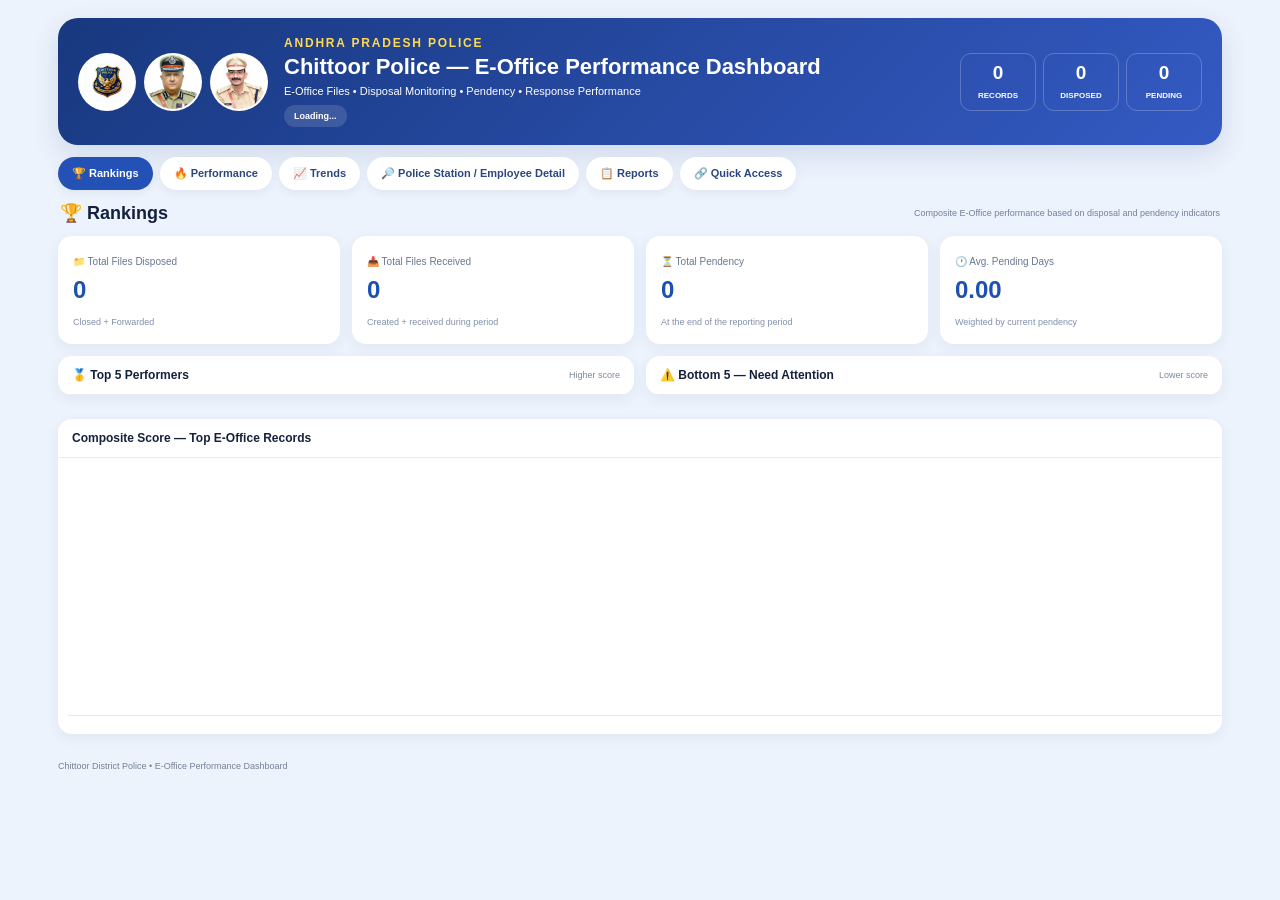
==== index.html @ 512a55fd "Add files via upload" ====
<!doctype html>
<html lang="en">
<head>
<meta charset="utf-8">
<meta name="viewport" content="width=device-width,initial-scale=1">
<title>Chittoor Police — E-Office Performance Dashboard</title>
<link rel="stylesheet" href="style.css">
</head>

<body>
<div class="page">

<header class="hero">
  <div class="brand">
    <div class="image-row">
      <div class="header-image logo-img"><img src="2222.png" alt="AP Police"></div>
      <div class="header-image officer"><img src="3333.png" alt="SP"></div>
      <div class="header-image officer"><img src="4444.png" alt="DGP"></div>
    </div>

    <div class="title-block">
      <div class="eyebrow">ANDHRA PRADESH POLICE</div>
      <h1>Chittoor Police — E-Office Performance Dashboard</h1>
      <p>E-Office Files • Disposal Monitoring • Pendency • Response Performance</p>
      <span class="period" id="period">Loading...</span>
    </div>
  </div>

  <div class="hero-stats">
    <div><strong id="unitCount">0</strong><span>RECORDS</span></div>
    <div><strong id="disposedHero">0</strong><span>DISPOSED</span></div>
    <div><strong id="pendencyHero">0</strong><span>PENDING</span></div>
  </div>
</header>

<nav class="tabs">
  <button class="tab active" data-target="rankings">🏆 Rankings</button>
  <button class="tab" data-target="performance">🔥 Performance</button>
  <button class="tab" data-target="trends">📈 Trends</button>
  <button class="tab" data-target="details">🔎 Police Station / Employee Detail</button>
  <button class="tab" data-target="reports">📋 Reports</button>
  <button class="tab" onclick="location.href='quicklinks.html'">🔗 Quick Access</button>
</nav>

<main>

<section id="rankings" class="section active">
  <div class="section-title">
    <h2>🏆 Rankings</h2>
    <span>Composite E-Office performance based on disposal and pendency indicators</span>
  </div>

  <div class="cards">
    <article><span>📁 Total Files Disposed</span><strong id="disposedTotal">0</strong><small>Closed + Forwarded</small></article>
    <article><span>📥 Total Files Received</span><strong id="receivedTotal">0</strong><small>Created + received during period</small></article>
    <article><span>⏳ Total Pendency</span><strong id="pendencyTotal">0</strong><small>At the end of the reporting period</small></article>
    <article><span>🕐 Avg. Pending Days</span><strong id="avgPending">0.00</strong><small>Weighted by current pendency</small></article>
  </div>

  <div class="two-col">
    <div class="panel">
      <div class="panel-head"><h3>🥇 Top 5 Performers</h3><span>Higher score</span></div>
      <div id="topList"></div>
    </div>
    <div class="panel">
      <div class="panel-head"><h3>⚠️ Bottom 5 — Need Attention</h3><span>Lower score</span></div>
      <div id="bottomList"></div>
    </div>
  </div>

  <div class="panel chart-panel">
    <div class="panel-head">
      <h3>Composite Score — Top E-Office Records</h3>
      <span id="chartNote"></span>
    </div>
    <div class="chart-scroll"><div id="barChart" class="bar-chart"></div></div>
  </div>

  <div id="groupedEoffice" class="grouped-eoffice"></div>
</section>

<section id="performance" class="section">
  <div class="section-title">
    <h2>🔥 Performance</h2>
    <span>Disposal and pendency indicators</span>
  </div>
  <div class="panel">
    <div class="toolbar"><input id="perfSearch" placeholder="Search employee / designation / station"></div>
    <div id="performanceGrid" class="performance-grid"></div>
  </div>
</section>

<section id="trends" class="section">
  <div class="section-title">
    <h2>📈 Trends & Summary</h2>
    <span>Reporting-period summary</span>
  </div>
  <div class="two-col">
    <div class="panel"><div class="panel-head"><h3>File Movement</h3></div><div id="movementBars" class="simple-bars"></div></div>
    <div class="panel"><div class="panel-head"><h3>Pendency Age</h3></div><div id="pendencyBars" class="simple-bars"></div></div>
  </div>
</section>

<section id="details" class="section">
  <div class="section-title">
    <h2>🔎 Police Station / Employee Detail</h2>
    <span>Search every E-Office record</span>
  </div>
  <div class="panel">
    <div class="toolbar"><input id="searchDetail" placeholder="🔎 Search employee, station or designation"></div>
    <div class="table-wrap">
      <table>
        <thead>
          <tr>
            <th>S.No</th><th>Employee</th><th>Station / Designation</th>
            <th>Opening</th><th>Created</th><th>Received</th><th>Closed</th>
            <th>Forwarded</th><th>Disposed</th><th>Parked</th><th>Merged</th>
            <th>Pendency</th><th>Avg Days</th><th>Score</th>
          </tr>
        </thead>
        <tbody id="detailTable"></tbody>
      </table>
    </div>
  </div>
</section>

<section id="reports" class="section">
  <div class="section-title">
    <h2>📋 Reports</h2>
    <span>District figures calculated from data.json</span>
  </div>
  <div class="cards" id="reportCards"></div>
</section>

</main>

<footer>
  <span>Chittoor District Police • E-Office Performance Dashboard</span>
  <span id="lastLoaded"></span>
</footer>

</div>
<script src="script.js"></script>
</body>
</html>
---- style.css ----
*{box-sizing:border-box}body{margin:0;background:#edf3fc;color:#14213d;font-family:Inter,Arial,sans-serif}.page{max-width:1200px;margin:auto;padding:18px}.hero{background:linear-gradient(135deg,#18387f,#345ac3);border-radius:20px;padding:18px 20px;color:#fff;display:flex;align-items:center;gap:18px;box-shadow:0 10px 28px #18387f22}.brand{display:flex;align-items:center;gap:16px;flex:1;min-width:0}.image-row{display:flex;gap:8px;align-items:center}.header-image{width:58px;height:58px;border-radius:50%;overflow:hidden;border:2px solid #ffffffb8;background:#fff;display:flex;align-items:center;justify-content:center}.header-image img{width:100%;height:100%;object-fit:cover}.logo-img img{object-fit:contain;padding:3px}.title-block{min-width:0}.eyebrow{font-size:12px;font-weight:800;letter-spacing:1.8px;color:#ffd94e}.title-block h1{margin:4px 0 5px;font-size:22px}.title-block p{margin:0 0 8px;font-size:11px}.period{display:inline-block;background:#ffffff22;padding:6px 10px;border-radius:15px;font-size:9px;font-weight:800}.hero-stats{display:flex;gap:7px}.hero-stats div{min-width:76px;text-align:center;border:1px solid #ffffff38;border-radius:11px;padding:8px}.hero-stats strong{display:block;font-size:19px}.hero-stats span{font-size:8px;font-weight:800}.tabs{display:flex;gap:7px;flex-wrap:wrap;margin:12px 0}.tab{border:0;background:#fff;color:#2a477f;padding:10px 14px;border-radius:20px;font-weight:700;font-size:11px;cursor:pointer;box-shadow:0 3px 10px #19356e12}.tab.active{background:#2451b6;color:#fff}.section{display:none}.section.active{display:block}.section-title{display:flex;justify-content:space-between;align-items:center;margin:8px 2px 12px}.section-title h2{font-size:18px;margin:0}.section-title span{font-size:9px;color:#71809a}.cards{display:grid;grid-template-columns:repeat(4,1fr);gap:12px;margin-bottom:12px}.cards article,.panel{background:#fff;border-radius:14px;box-shadow:0 4px 14px #19356e10}.cards article{padding:15px}.cards article span{font-size:10px;color:#687791}.cards article strong{display:block;font-size:24px;color:#1e50b2;margin:7px 0}.cards article small{font-size:9px;color:#8190a8}.two-col{display:grid;grid-template-columns:1fr 1fr;gap:12px;margin-bottom:12px}.panel{overflow:hidden;margin-bottom:12px}.panel-head{display:flex;justify-content:space-between;align-items:center;padding:12px 14px;border-bottom:1px solid #e7ebf2}.panel-head h3{font-size:12px;margin:0}.panel-head span{font-size:9px;color:#7c899e}.rank-item{display:grid;grid-template-columns:45px 1fr auto 65px;align-items:center;gap:8px;padding:9px 10px;background:#f6f8fc;border:1px solid #e6ebf3;border-radius:10px;margin:7px 10px}.rank-num{font-size:10px;color:#254b9e}.rank-name{font-size:11px;font-weight:800}.rank-meta{font-size:8px;color:#75829a;margin-top:2px}.score{font-size:12px;font-weight:800;color:#159b68;text-align:right}.badge{font-size:8px;font-weight:800;background:#dff5ea;color:#0a9861;padding:5px 7px;border-radius:6px}.badge.red{background:#fde3e4;color:#e44d52}.chart-scroll{overflow-x:auto;padding:8px 10px 18px}.bar-chart{height:250px;min-width:1500px;display:flex;align-items:flex-end;gap:5px;padding:12px 5px 28px;border-bottom:1px solid #e4e8ef}.bar{width:27px;min-width:27px;background:#3564d1;border-radius:5px 5px 0 0;position:relative}.bar span{position:absolute;top:-17px;width:100%;text-align:center;font-size:7px;font-weight:800;color:#315078}.toolbar{display:flex;padding:10px;gap:8px}.toolbar input{flex:1;padding:10px;border:1px solid #dbe2ed;border-radius:9px;outline:0}.refresh{border:0;border-radius:9px;background:#2451b6;color:#fff;padding:0 14px;font-weight:700}.table-wrap{overflow:auto}table{border-collapse:collapse;width:100%;min-width:1400px}th{background:#183b87;color:#fff;padding:8px 6px;font-size:8px;white-space:nowrap}td{padding:8px 6px;border-bottom:1px solid #e7ebf1;font-size:9px;text-align:center;white-space:nowrap}td:nth-child(2),td:nth-child(3){text-align:left;font-weight:700}tbody tr:hover{background:#f5f8fd}.performance-grid{display:grid;grid-template-columns:1fr 1fr;gap:10px;padding:12px}.perf{border:1px solid #e5eaf2;border-radius:10px;padding:11px}.perf-head{display:flex;justify-content:space-between;font-size:11px;font-weight:800}.perf-head b{color:#159b68}.perf-meta{font-size:8px;color:#77849a;margin-top:3px}.progress{height:7px;background:#e9edf3;border-radius:10px;margin:8px 0}.progress i{display:block;height:100%;background:#17a56a;border-radius:10px}.perf small{font-size:8px;color:#77849a}.simple-bars{padding:12px}.simple-row{display:grid;grid-template-columns:100px 1fr 65px;align-items:center;gap:8px;margin:11px 0;font-size:9px}.simple-track{height:14px;background:#edf1f6;border-radius:5px;overflow:hidden}.simple-track i{display:block;height:100%;background:#315dc7;border-radius:5px}.error{padding:30px}.error h2{color:#c0392b}.cards#reportCards{margin:12px 0}.cards#reportCards article{min-height:90px}footer{padding:15px 0;color:#738097;font-size:9px;display:flex;justify-content:space-between}@media(max-width:900px){.hero-stats{display:none}.cards{grid-template-columns:1fr 1fr}.two-col,.performance-grid{grid-template-columns:1fr}}@media(max-width:600px){.page{padding:10px}.brand{gap:8px}.image-row{display:none}.title-block h1{font-size:17px}.cards{grid-template-columns:1fr}.section-title{display:block}.section-title span{display:block;margin-top:4px}}
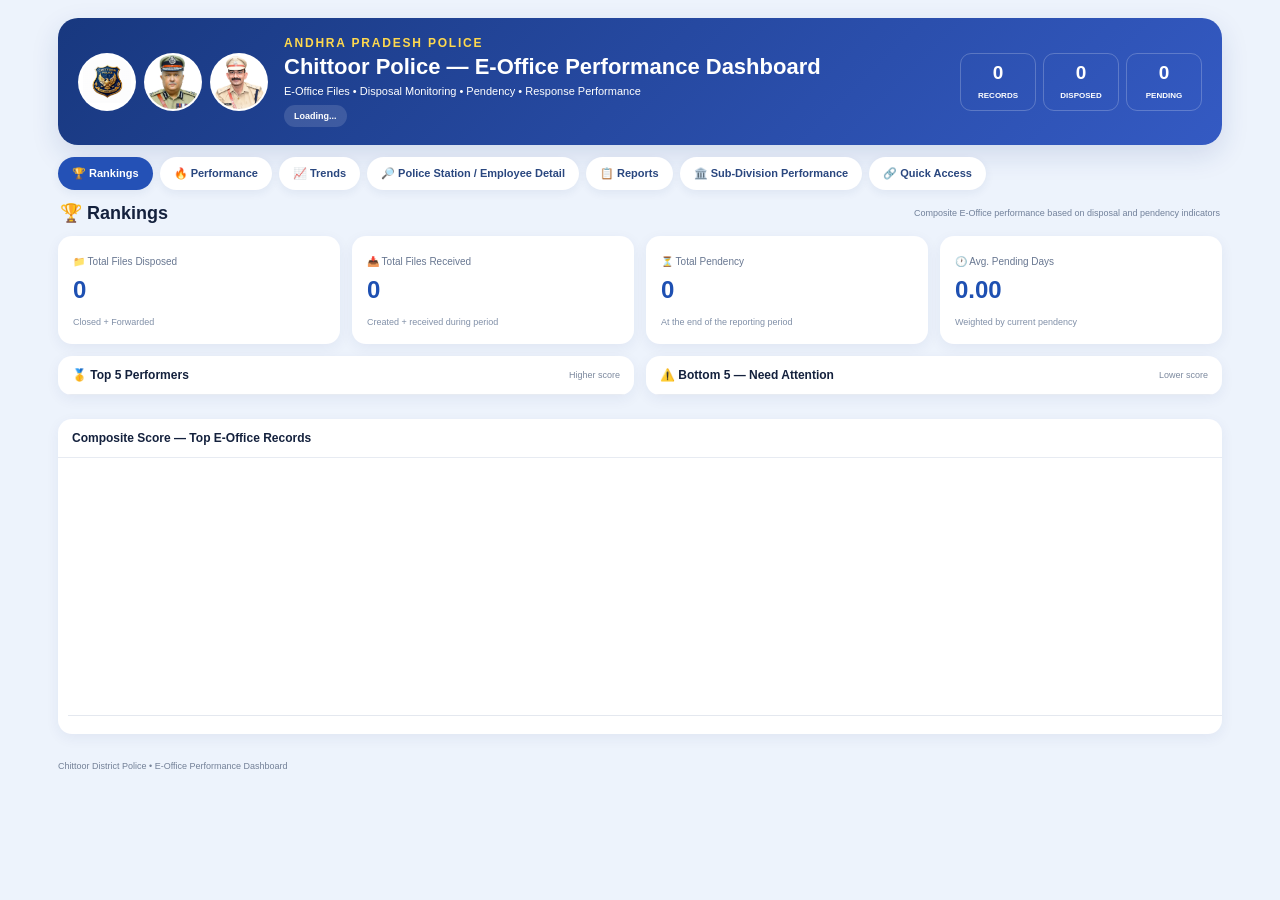
==== commit a874e6b4: "Add files via upload" ====
--- a/index.html
+++ b/index.html
@@ -6,10 +6,8 @@
 <title>Chittoor Police — E-Office Performance Dashboard</title>
 <link rel="stylesheet" href="style.css">
 </head>
-
 <body>
 <div class="page">
-
 <header class="hero">
   <div class="brand">
     <div class="image-row">
@@ -17,7 +15,6 @@
       <div class="header-image officer"><img src="3333.png" alt="SP"></div>
       <div class="header-image officer"><img src="4444.png" alt="DGP"></div>
     </div>
-
     <div class="title-block">
       <div class="eyebrow">ANDHRA PRADESH POLICE</div>
       <h1>Chittoor Police — E-Office Performance Dashboard</h1>
@@ -25,38 +22,33 @@
       <span class="period" id="period">Loading...</span>
     </div>
   </div>
-
   <div class="hero-stats">
     <div><strong id="unitCount">0</strong><span>RECORDS</span></div>
     <div><strong id="disposedHero">0</strong><span>DISPOSED</span></div>
     <div><strong id="pendencyHero">0</strong><span>PENDING</span></div>
   </div>
 </header>
-
 <nav class="tabs">
   <button class="tab active" data-target="rankings">🏆 Rankings</button>
   <button class="tab" data-target="performance">🔥 Performance</button>
   <button class="tab" data-target="trends">📈 Trends</button>
   <button class="tab" data-target="details">🔎 Police Station / Employee Detail</button>
   <button class="tab" data-target="reports">📋 Reports</button>
+  <button class="tab" onclick="location.href='subdivision.html'">🏛️ Sub-Division Performance</button>
   <button class="tab" onclick="location.href='quicklinks.html'">🔗 Quick Access</button>
 </nav>
-
 <main>
-
 <section id="rankings" class="section active">
   <div class="section-title">
     <h2>🏆 Rankings</h2>
     <span>Composite E-Office performance based on disposal and pendency indicators</span>
   </div>
-
   <div class="cards">
     <article><span>📁 Total Files Disposed</span><strong id="disposedTotal">0</strong><small>Closed + Forwarded</small></article>
     <article><span>📥 Total Files Received</span><strong id="receivedTotal">0</strong><small>Created + received during period</small></article>
     <article><span>⏳ Total Pendency</span><strong id="pendencyTotal">0</strong><small>At the end of the reporting period</small></article>
     <article><span>🕐 Avg. Pending Days</span><strong id="avgPending">0.00</strong><small>Weighted by current pendency</small></article>
   </div>
-
   <div class="two-col">
     <div class="panel">
       <div class="panel-head"><h3>🥇 Top 5 Performers</h3><span>Higher score</span></div>
@@ -67,7 +59,6 @@
       <div id="bottomList"></div>
     </div>
   </div>
-
   <div class="panel chart-panel">
     <div class="panel-head">
       <h3>Composite Score — Top E-Office Records</h3>
@@ -76,70 +67,42 @@
     <div class="chart-scroll"><div id="barChart" class="bar-chart"></div></div>
   </div>
 
-  <div id="groupedEoffice" class="grouped-eoffice"></div>
+  <!-- AP Smart Policing-style E-Office groups -->
+  <div id="groupedEoffice"></div>
+  <!-- Kept only as a hidden compatibility field for the existing script. -->
+  <input id="searchRank" type="hidden" value="">
+  <div id="groupSummaryTabs" style="display:none"></div>
+  <span id="tableCount" style="display:none"></span>
+
 </section>
-
 <section id="performance" class="section">
-  <div class="section-title">
-    <h2>🔥 Performance</h2>
-    <span>Disposal and pendency indicators</span>
-  </div>
-  <div class="panel">
-    <div class="toolbar"><input id="perfSearch" placeholder="Search employee / designation / station"></div>
-    <div id="performanceGrid" class="performance-grid"></div>
-  </div>
+  <div class="section-title"><h2>🔥 Performance</h2><span>Disposal and pendency indicators</span></div>
+  <div class="panel"><div class="toolbar"><input id="perfSearch" placeholder="Search employee / designation / station"></div><div id="performanceGrid" class="performance-grid"></div></div>
 </section>
-
 <section id="trends" class="section">
-  <div class="section-title">
-    <h2>📈 Trends & Summary</h2>
-    <span>Reporting-period summary</span>
-  </div>
+  <div class="section-title"><h2>📈 Trends & Summary</h2><span>Reporting-period summary</span></div>
   <div class="two-col">
     <div class="panel"><div class="panel-head"><h3>File Movement</h3></div><div id="movementBars" class="simple-bars"></div></div>
     <div class="panel"><div class="panel-head"><h3>Pendency Age</h3></div><div id="pendencyBars" class="simple-bars"></div></div>
   </div>
 </section>
-
 <section id="details" class="section">
-  <div class="section-title">
-    <h2>🔎 Police Station / Employee Detail</h2>
-    <span>Search every E-Office record</span>
-  </div>
+  <div class="section-title"><h2>🔎 Police Station / Employee Detail</h2><span>Search every E-Office record</span></div>
   <div class="panel">
     <div class="toolbar"><input id="searchDetail" placeholder="🔎 Search employee, station or designation"></div>
-    <div class="table-wrap">
-      <table>
-        <thead>
-          <tr>
-            <th>S.No</th><th>Employee</th><th>Station / Designation</th>
-            <th>Opening</th><th>Created</th><th>Received</th><th>Closed</th>
-            <th>Forwarded</th><th>Disposed</th><th>Parked</th><th>Merged</th>
-            <th>Pendency</th><th>Avg Days</th><th>Score</th>
-          </tr>
-        </thead>
-        <tbody id="detailTable"></tbody>
-      </table>
-    </div>
+    <div class="table-wrap"><table><thead><tr>
+      <th>S.No</th><th>Employee</th><th>Station / Designation</th><th>Opening</th><th>Created</th><th>Received</th><th>Closed</th><th>Forwarded</th><th>Disposed</th><th>Parked</th><th>Merged</th><th>Pendency</th><th>Avg Days</th><th>Score</th>
+    </tr></thead><tbody id="detailTable"></tbody></table></div>
   </div>
 </section>
-
 <section id="reports" class="section">
-  <div class="section-title">
-    <h2>📋 Reports</h2>
-    <span>District figures calculated from data.json</span>
-  </div>
+  <div class="section-title"><h2>📋 Reports</h2><span>District figures calculated from data.json</span></div>
   <div class="cards" id="reportCards"></div>
 </section>
-
 </main>
-
-<footer>
-  <span>Chittoor District Police • E-Office Performance Dashboard</span>
-  <span id="lastLoaded"></span>
-</footer>
-
+<footer><span>Chittoor District Police • E-Office Performance Dashboard</span><span id="lastLoaded"></span></footer>
 </div>
 <script src="script.js"></script>
+<script src="layout-fix.js"></script>
 </body>
 </html>
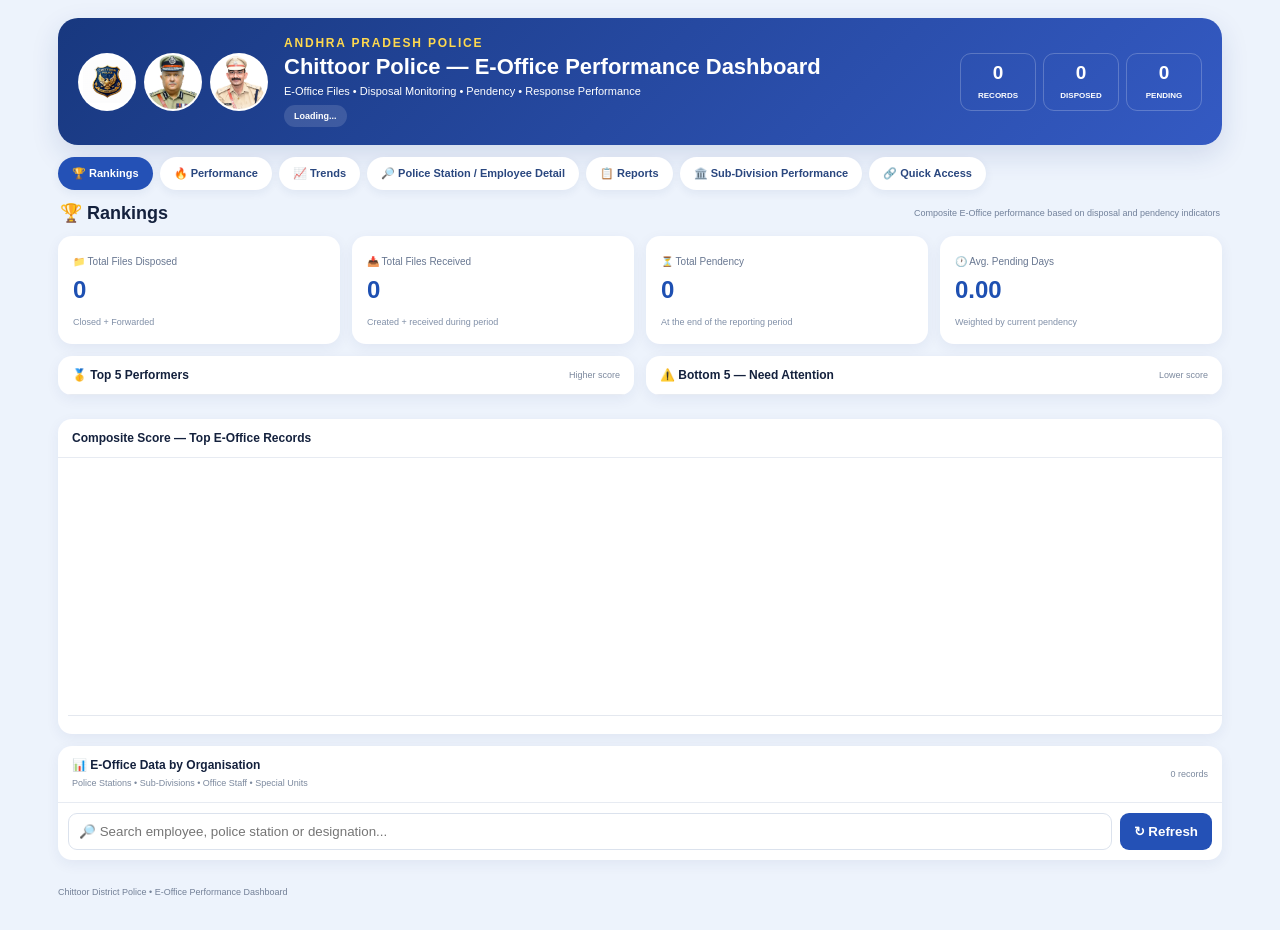
==== commit c70b46e4: "Add files via upload" ====
--- a/index.html
+++ b/index.html
@@ -6,8 +6,10 @@
 <title>Chittoor Police — E-Office Performance Dashboard</title>
 <link rel="stylesheet" href="style.css">
 </head>
+
 <body>
 <div class="page">
+
 <header class="hero">
   <div class="brand">
     <div class="image-row">
@@ -15,6 +17,7 @@
       <div class="header-image officer"><img src="3333.png" alt="SP"></div>
       <div class="header-image officer"><img src="4444.png" alt="DGP"></div>
     </div>
+
     <div class="title-block">
       <div class="eyebrow">ANDHRA PRADESH POLICE</div>
       <h1>Chittoor Police — E-Office Performance Dashboard</h1>
@@ -22,12 +25,14 @@
       <span class="period" id="period">Loading...</span>
     </div>
   </div>
+
   <div class="hero-stats">
     <div><strong id="unitCount">0</strong><span>RECORDS</span></div>
     <div><strong id="disposedHero">0</strong><span>DISPOSED</span></div>
     <div><strong id="pendencyHero">0</strong><span>PENDING</span></div>
   </div>
 </header>
+
 <nav class="tabs">
   <button class="tab active" data-target="rankings">🏆 Rankings</button>
   <button class="tab" data-target="performance">🔥 Performance</button>
@@ -37,18 +42,22 @@
   <button class="tab" onclick="location.href='subdivision.html'">🏛️ Sub-Division Performance</button>
   <button class="tab" onclick="location.href='quicklinks.html'">🔗 Quick Access</button>
 </nav>
+
 <main>
+
 <section id="rankings" class="section active">
   <div class="section-title">
     <h2>🏆 Rankings</h2>
     <span>Composite E-Office performance based on disposal and pendency indicators</span>
   </div>
+
   <div class="cards">
     <article><span>📁 Total Files Disposed</span><strong id="disposedTotal">0</strong><small>Closed + Forwarded</small></article>
     <article><span>📥 Total Files Received</span><strong id="receivedTotal">0</strong><small>Created + received during period</small></article>
     <article><span>⏳ Total Pendency</span><strong id="pendencyTotal">0</strong><small>At the end of the reporting period</small></article>
     <article><span>🕐 Avg. Pending Days</span><strong id="avgPending">0.00</strong><small>Weighted by current pendency</small></article>
   </div>
+
   <div class="two-col">
     <div class="panel">
       <div class="panel-head"><h3>🥇 Top 5 Performers</h3><span>Higher score</span></div>
@@ -59,6 +68,7 @@
       <div id="bottomList"></div>
     </div>
   </div>
+
   <div class="panel chart-panel">
     <div class="panel-head">
       <h3>Composite Score — Top E-Office Records</h3>
@@ -67,42 +77,86 @@
     <div class="chart-scroll"><div id="barChart" class="bar-chart"></div></div>
   </div>
 
-  <!-- AP Smart Policing-style E-Office groups -->
-  <div id="groupedEoffice"></div>
-  <!-- Kept only as a hidden compatibility field for the existing script. -->
-  <input id="searchRank" type="hidden" value="">
-  <div id="groupSummaryTabs" style="display:none"></div>
-  <span id="tableCount" style="display:none"></span>
+  <div class="panel">
+    <div class="panel-head">
+      <div>
+        <h3>📊 E-Office Data by Organisation</h3>
+        <span>Police Stations • Sub-Divisions • Office Staff • Special Units</span>
+      </div>
+      <span id="tableCount">0 records</span>
+    </div>
 
+    <div class="toolbar">
+      <input id="searchRank" placeholder="🔎 Search employee, police station or designation...">
+      <button id="refresh" class="refresh">↻ Refresh</button>
+    </div>
+
+    <div id="groupSummaryTabs" class="group-summary-tabs"></div>
+    <div id="groupedEoffice" class="grouped-eoffice"></div>
+  </div>
 </section>
+
 <section id="performance" class="section">
-  <div class="section-title"><h2>🔥 Performance</h2><span>Disposal and pendency indicators</span></div>
-  <div class="panel"><div class="toolbar"><input id="perfSearch" placeholder="Search employee / designation / station"></div><div id="performanceGrid" class="performance-grid"></div></div>
+  <div class="section-title">
+    <h2>🔥 Performance</h2>
+    <span>Disposal and pendency indicators</span>
+  </div>
+  <div class="panel">
+    <div class="toolbar"><input id="perfSearch" placeholder="Search employee / designation / station"></div>
+    <div id="performanceGrid" class="performance-grid"></div>
+  </div>
 </section>
+
 <section id="trends" class="section">
-  <div class="section-title"><h2>📈 Trends & Summary</h2><span>Reporting-period summary</span></div>
+  <div class="section-title">
+    <h2>📈 Trends & Summary</h2>
+    <span>Reporting-period summary</span>
+  </div>
   <div class="two-col">
     <div class="panel"><div class="panel-head"><h3>File Movement</h3></div><div id="movementBars" class="simple-bars"></div></div>
     <div class="panel"><div class="panel-head"><h3>Pendency Age</h3></div><div id="pendencyBars" class="simple-bars"></div></div>
   </div>
 </section>
+
 <section id="details" class="section">
-  <div class="section-title"><h2>🔎 Police Station / Employee Detail</h2><span>Search every E-Office record</span></div>
+  <div class="section-title">
+    <h2>🔎 Police Station / Employee Detail</h2>
+    <span>Search every E-Office record</span>
+  </div>
   <div class="panel">
     <div class="toolbar"><input id="searchDetail" placeholder="🔎 Search employee, station or designation"></div>
-    <div class="table-wrap"><table><thead><tr>
-      <th>S.No</th><th>Employee</th><th>Station / Designation</th><th>Opening</th><th>Created</th><th>Received</th><th>Closed</th><th>Forwarded</th><th>Disposed</th><th>Parked</th><th>Merged</th><th>Pendency</th><th>Avg Days</th><th>Score</th>
-    </tr></thead><tbody id="detailTable"></tbody></table></div>
+    <div class="table-wrap">
+      <table>
+        <thead>
+          <tr>
+            <th>S.No</th><th>Employee</th><th>Station / Designation</th>
+            <th>Opening</th><th>Created</th><th>Received</th><th>Closed</th>
+            <th>Forwarded</th><th>Disposed</th><th>Parked</th><th>Merged</th>
+            <th>Pendency</th><th>Avg Days</th><th>Score</th>
+          </tr>
+        </thead>
+        <tbody id="detailTable"></tbody>
+      </table>
+    </div>
   </div>
 </section>
+
 <section id="reports" class="section">
-  <div class="section-title"><h2>📋 Reports</h2><span>District figures calculated from data.json</span></div>
+  <div class="section-title">
+    <h2>📋 Reports</h2>
+    <span>District figures calculated from data.json</span>
+  </div>
   <div class="cards" id="reportCards"></div>
 </section>
+
 </main>
-<footer><span>Chittoor District Police • E-Office Performance Dashboard</span><span id="lastLoaded"></span></footer>
+
+<footer>
+  <span>Chittoor District Police • E-Office Performance Dashboard</span>
+  <span id="lastLoaded"></span>
+</footer>
+
 </div>
 <script src="script.js"></script>
-<script src="layout-fix.js"></script>
 </body>
 </html>
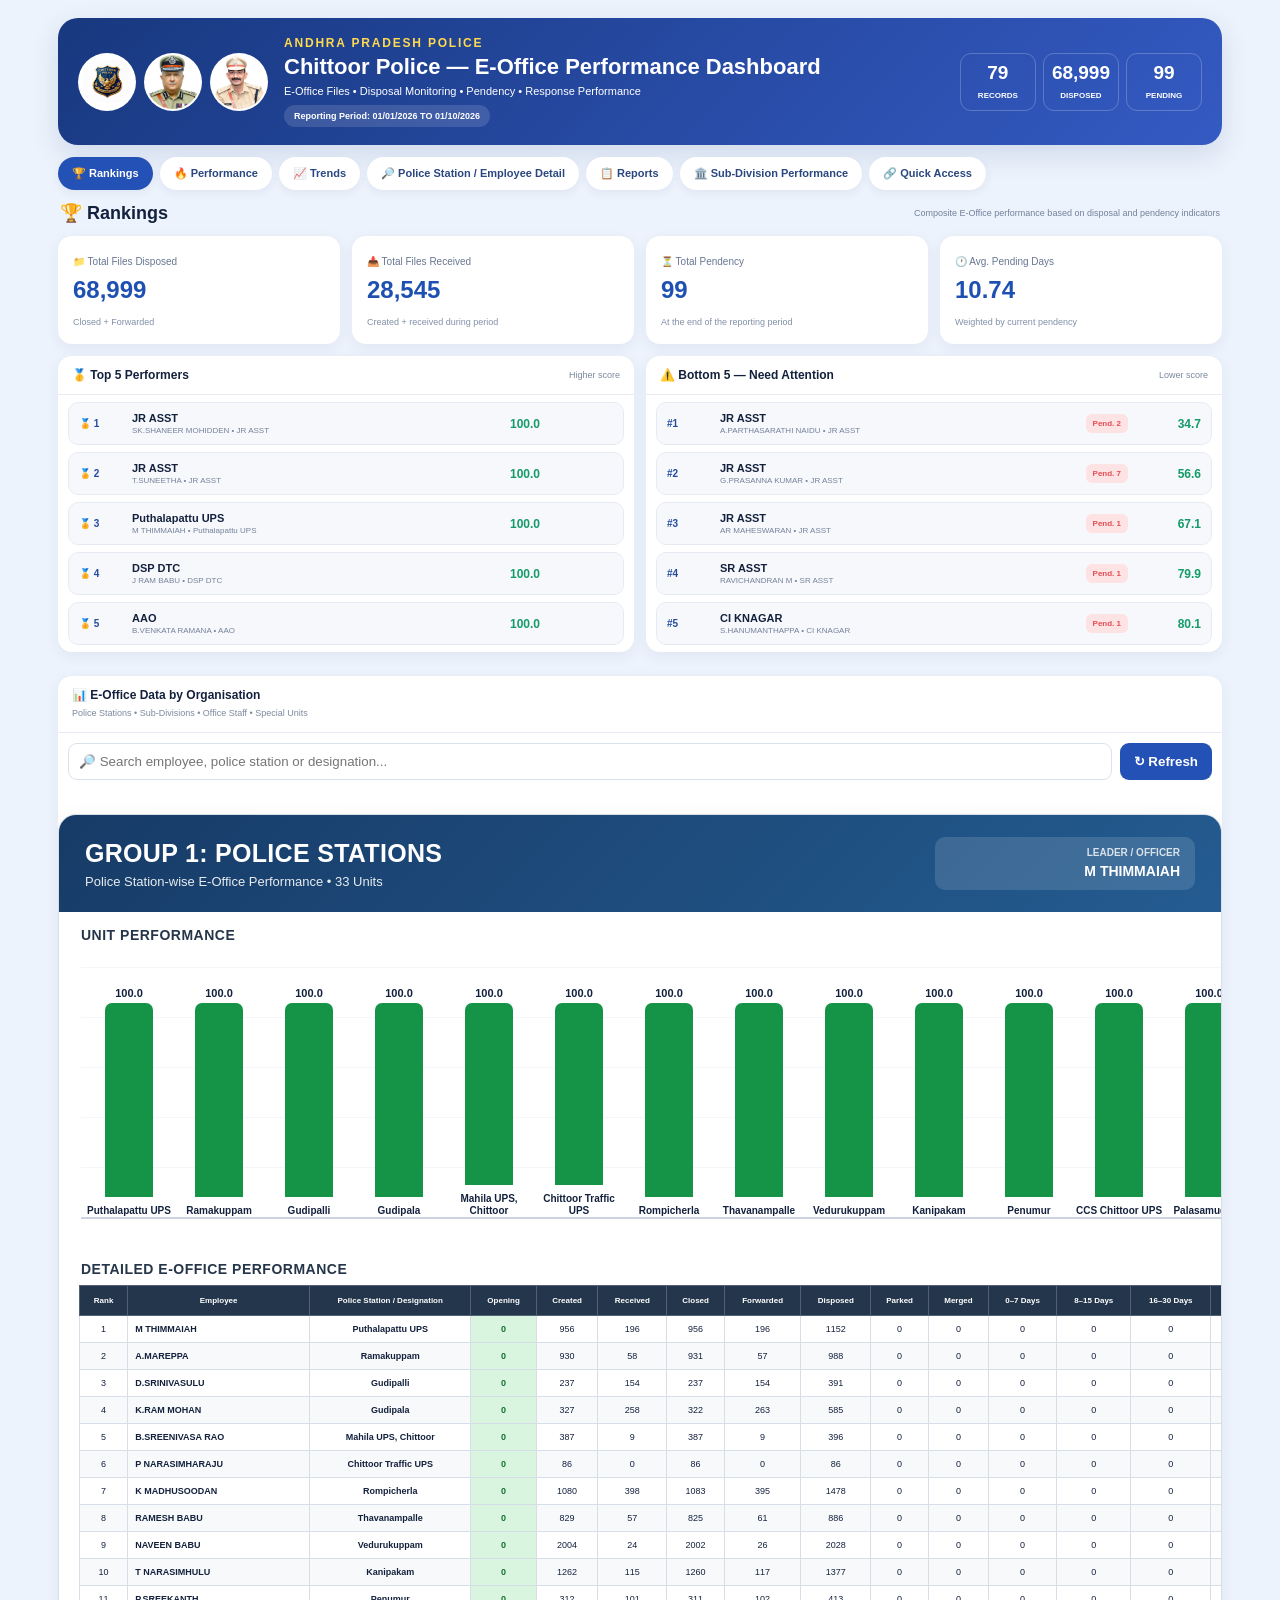
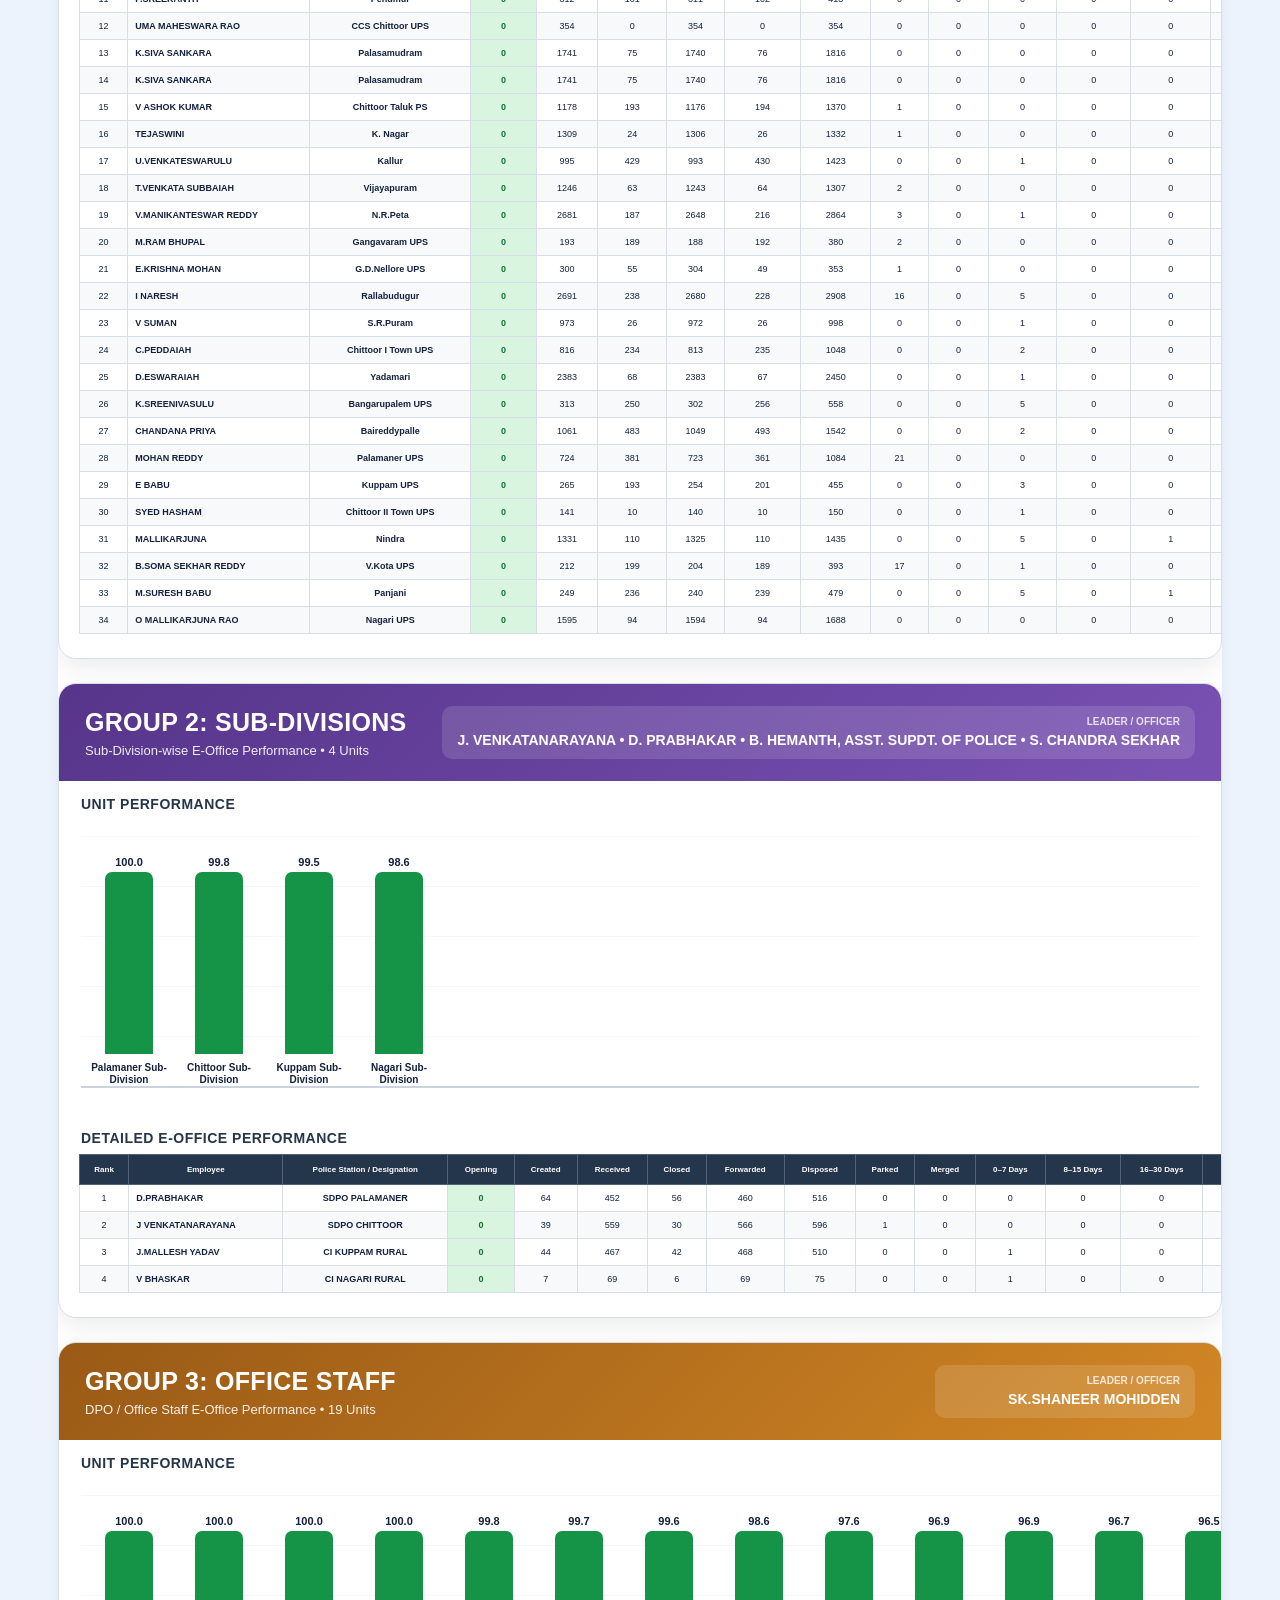
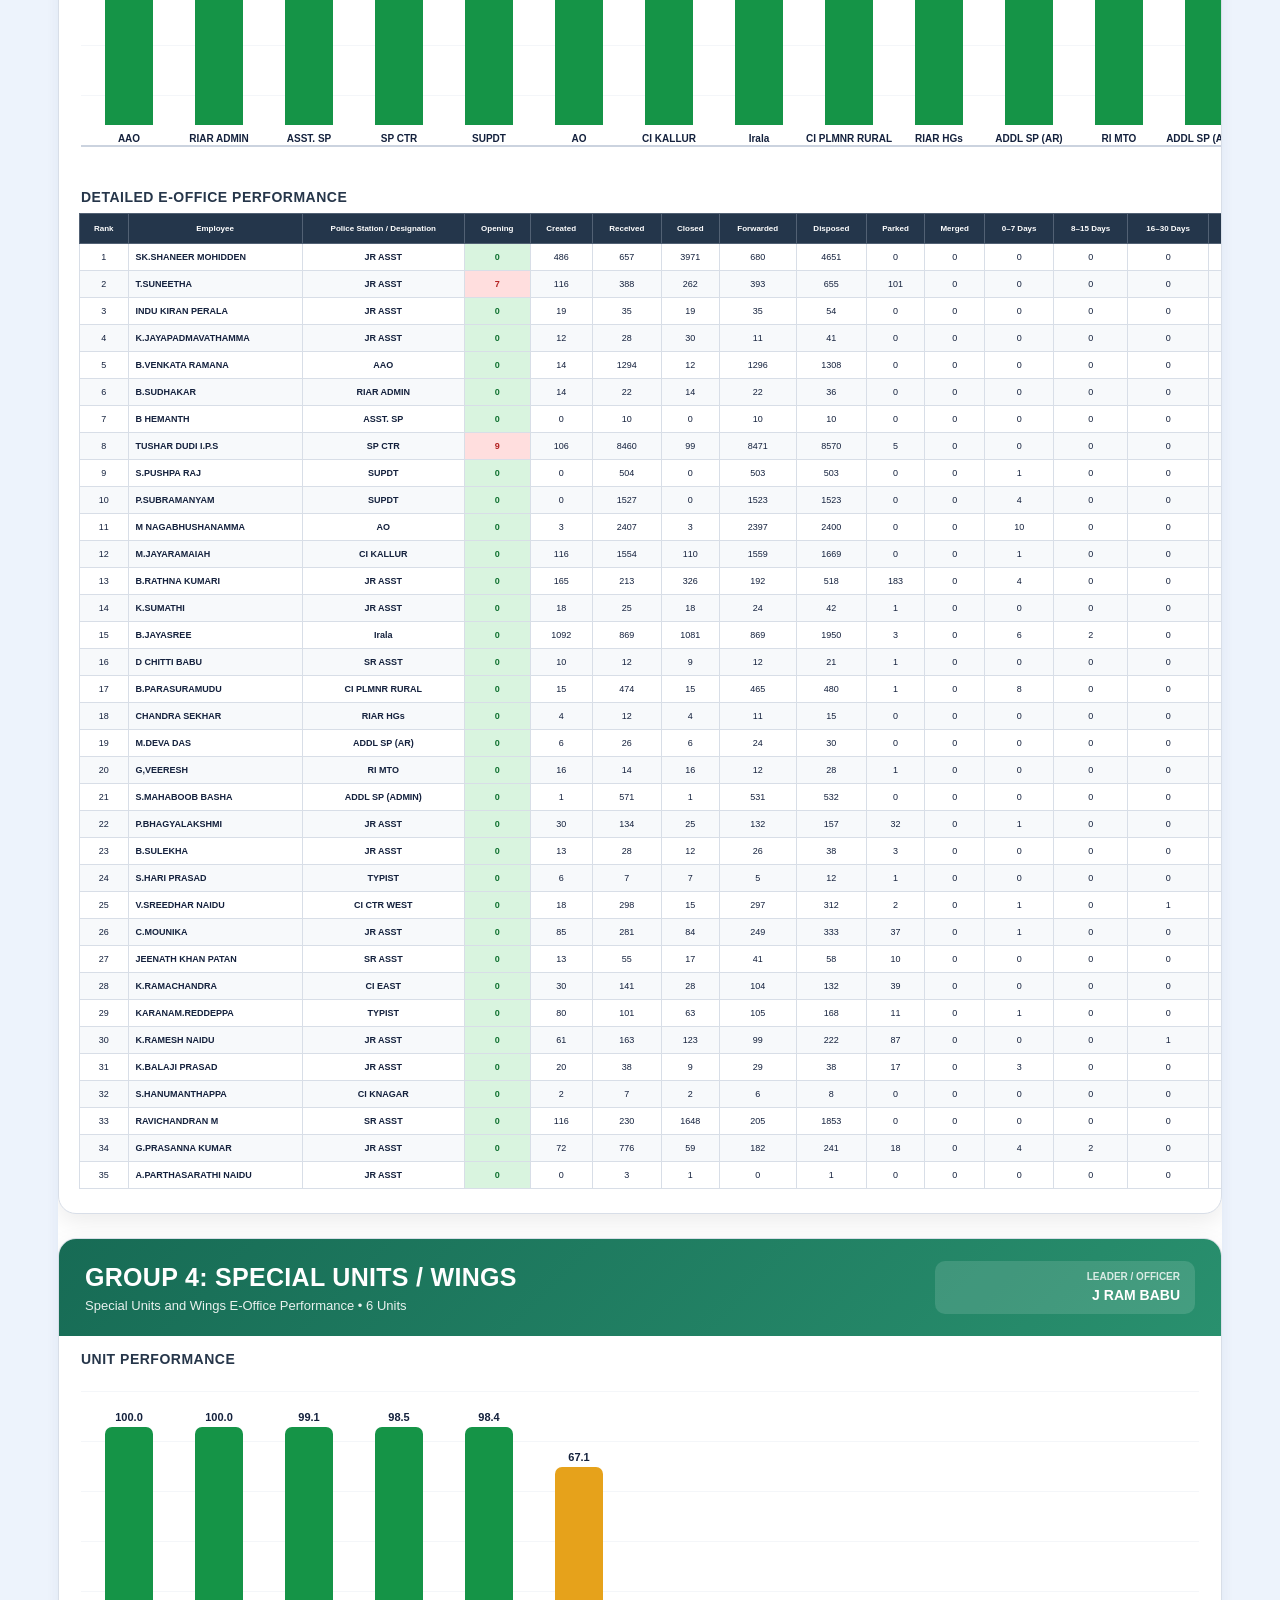
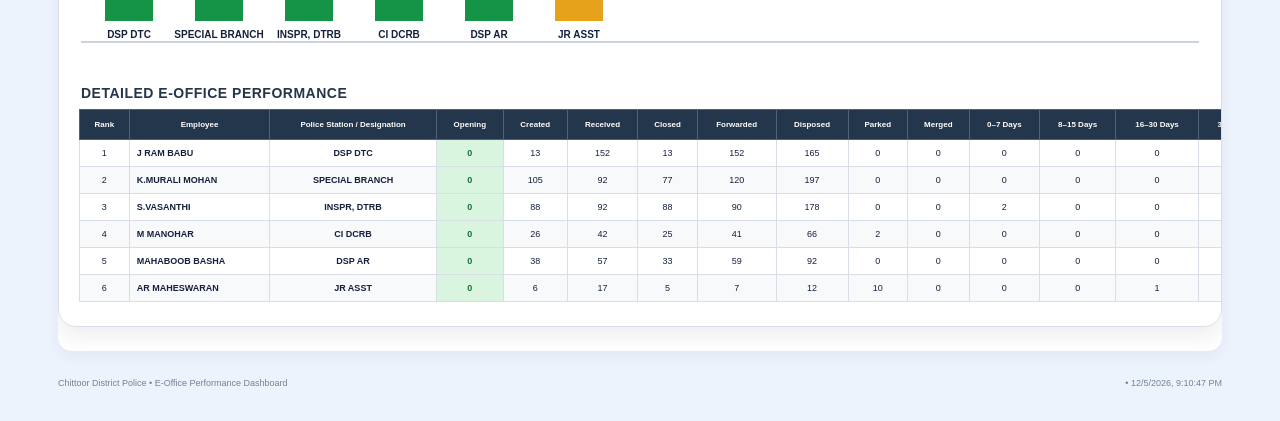
==== commit 26551bfc: "Update index.html" ====
--- a/index.html
+++ b/index.html
@@ -158,5 +158,6 @@
 
 </div>
 <script src="script.js"></script>
+<script src="layout-fix.js"></script>
 </body>
 </html>
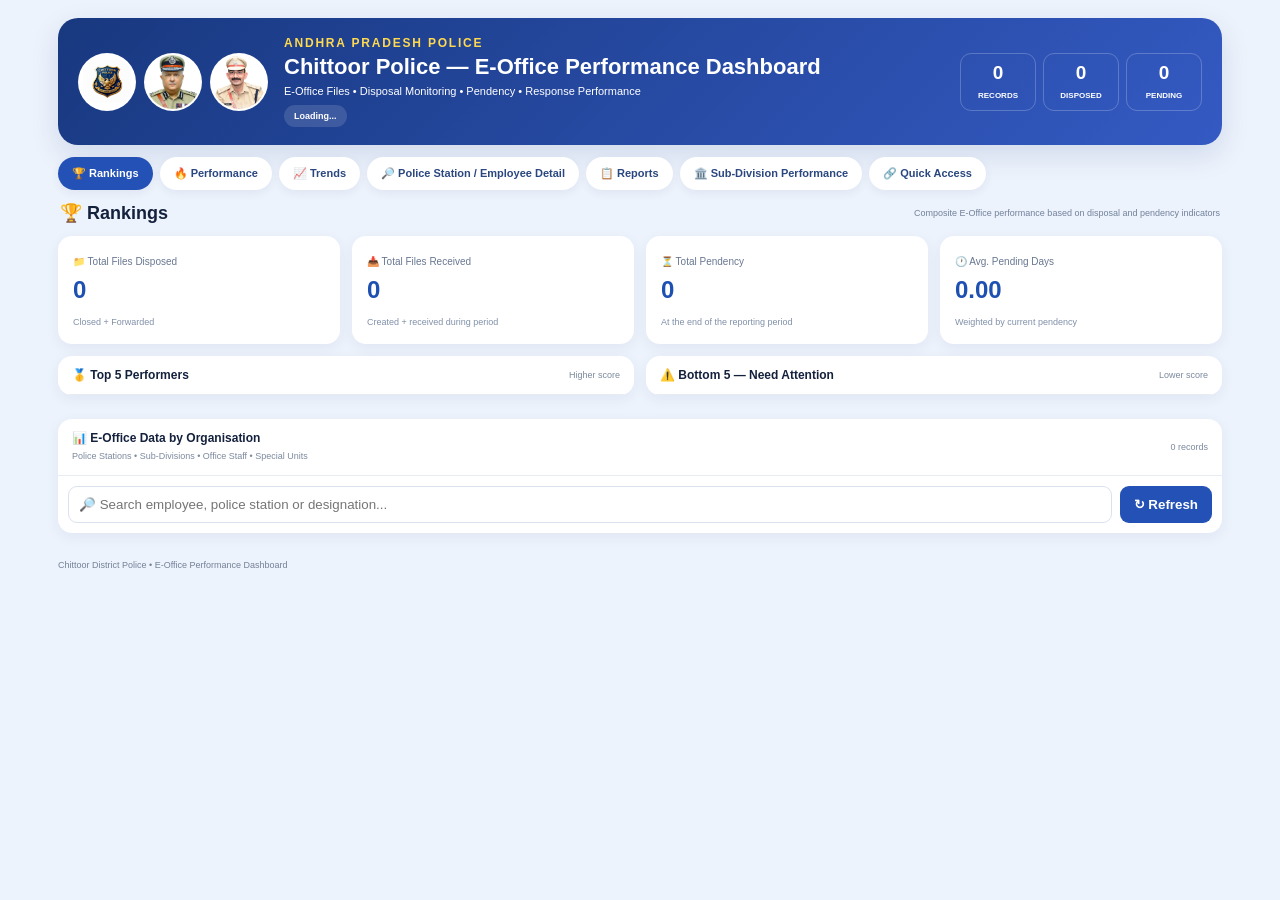
==== commit 5b81872f: "Update index.html" ====
--- a/index.html
+++ b/index.html
@@ -157,7 +157,6 @@
 </footer>
 
 </div>
-<script src="script.js"></script>
 <script src="layout-fix.js"></script>
 </body>
 </html>
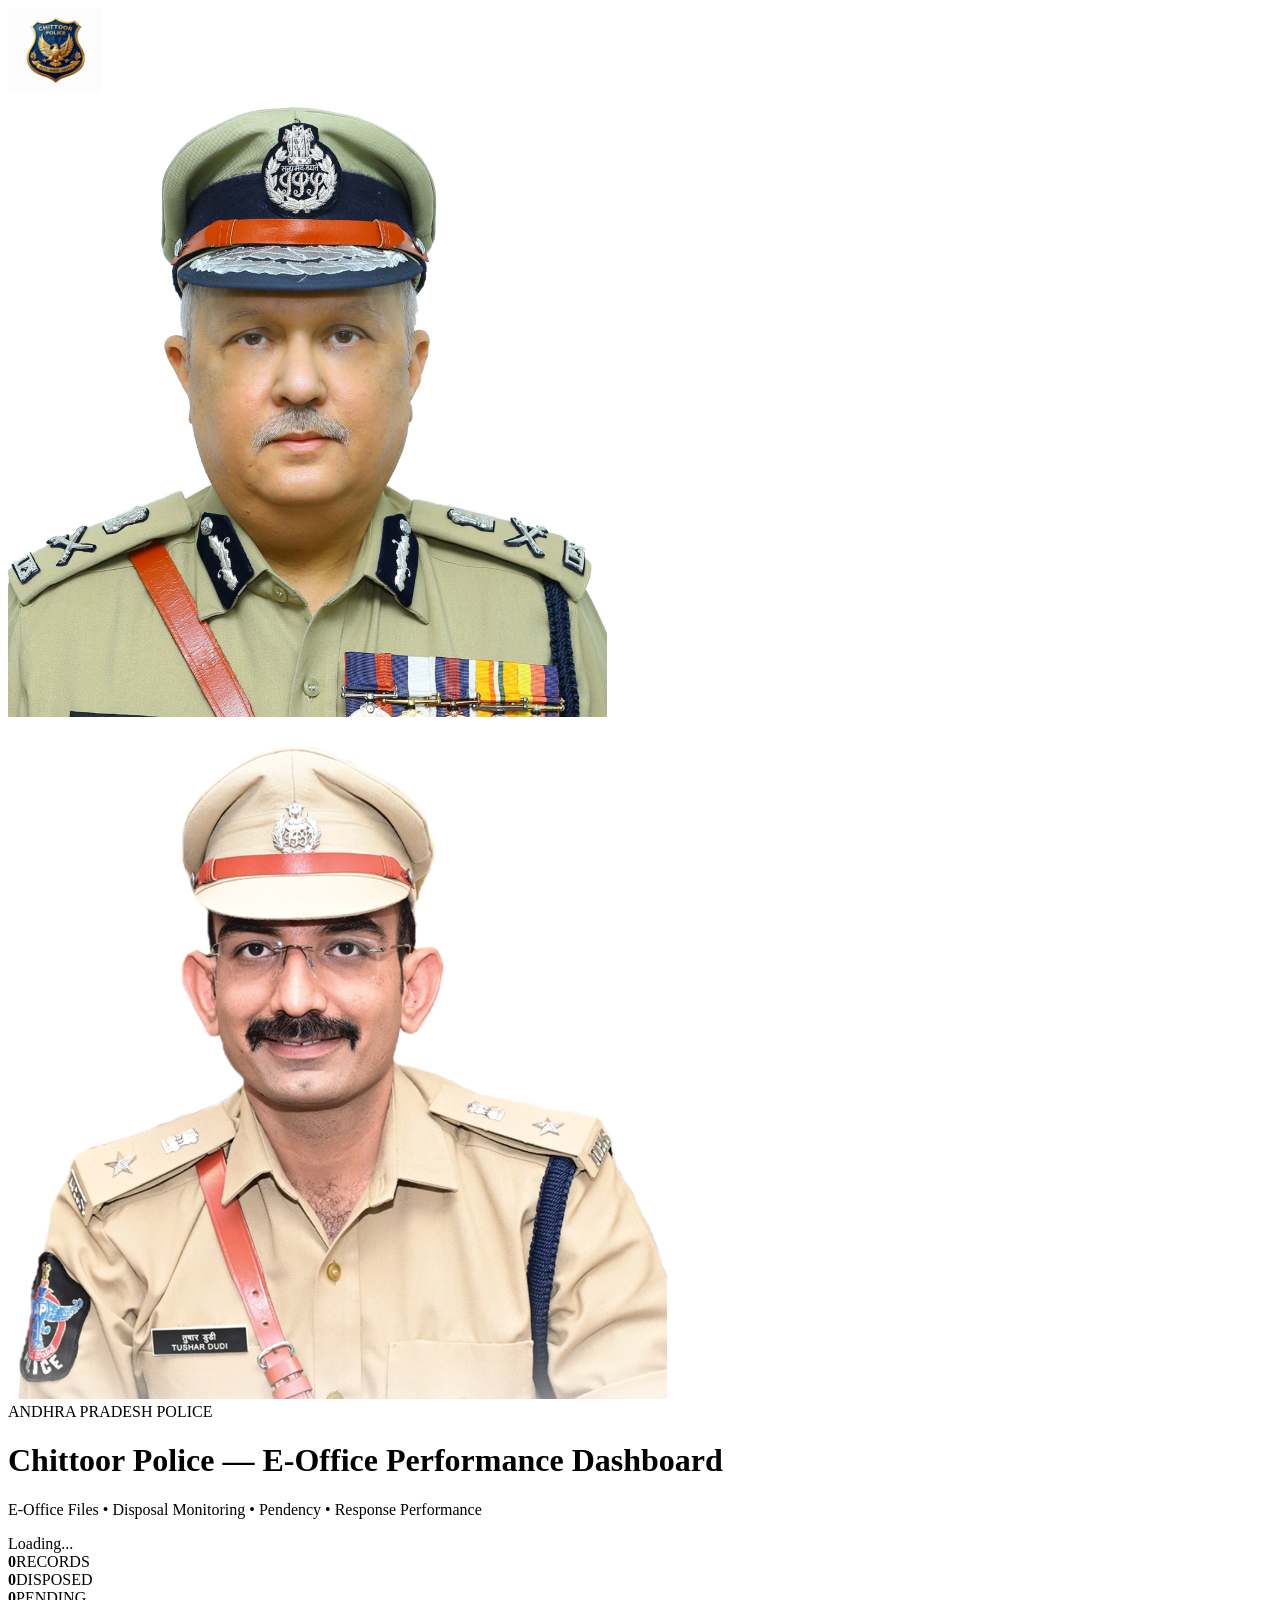
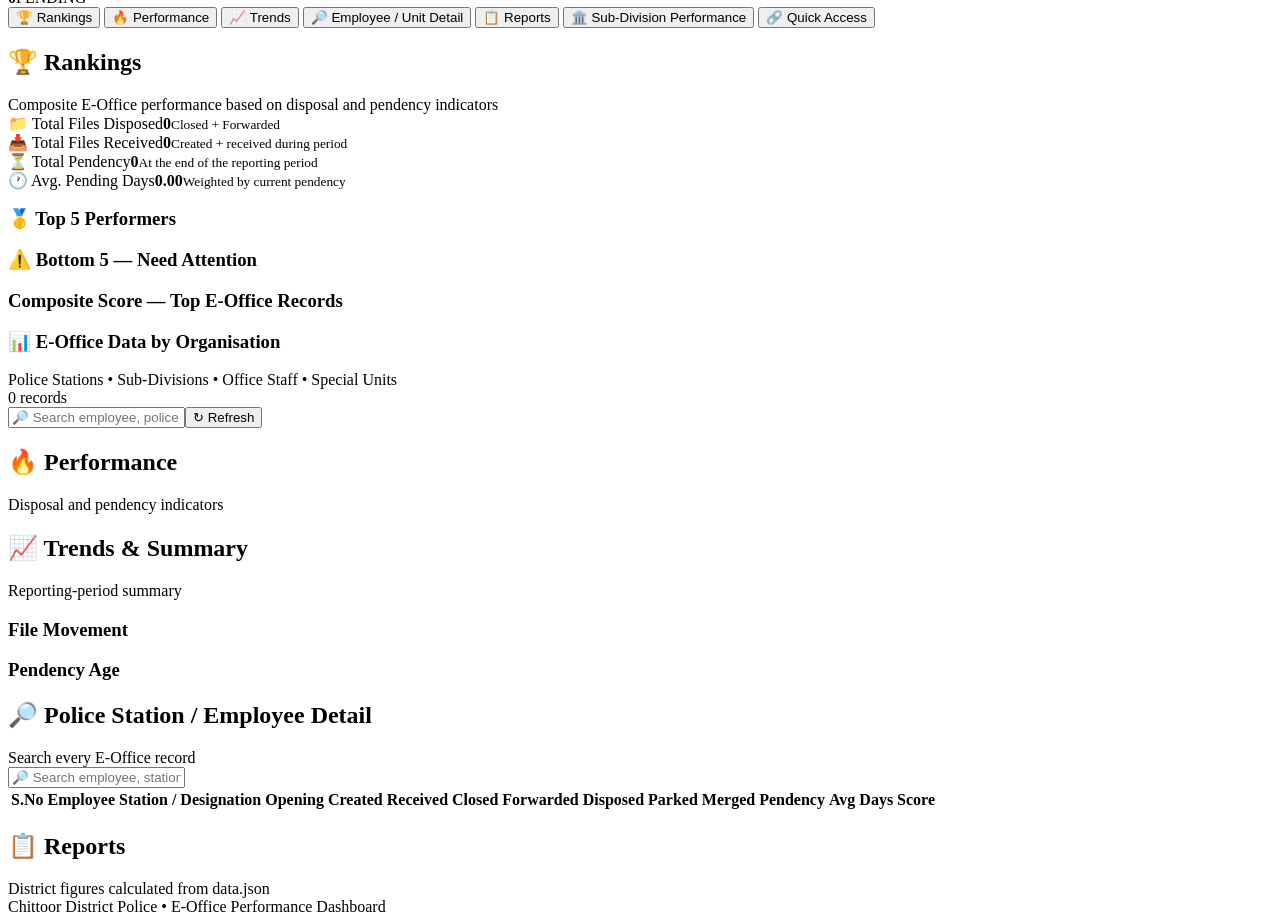
==== commit c5f52d86: "Add files via upload" ====
--- a/index.html
+++ b/index.html
@@ -6,18 +6,15 @@
 <title>Chittoor Police — E-Office Performance Dashboard</title>
 <link rel="stylesheet" href="style.css">
 </head>
-
 <body>
 <div class="page">
-
 <header class="hero">
   <div class="brand">
     <div class="image-row">
-      <div class="header-image logo-img"><img src="2222.png" alt="AP Police"></div>
-      <div class="header-image officer"><img src="3333.png" alt="SP"></div>
-      <div class="header-image officer"><img src="4444.png" alt="DGP"></div>
+      <div class="header-image"><img src="2222.png" alt="AP Police"></div>
+      <div class="header-image"><img src="3333.png" alt="SP"></div>
+      <div class="header-image"><img src="4444.png" alt="DGP"></div>
     </div>
-
     <div class="title-block">
       <div class="eyebrow">ANDHRA PRADESH POLICE</div>
       <h1>Chittoor Police — E-Office Performance Dashboard</h1>
@@ -25,138 +22,53 @@
       <span class="period" id="period">Loading...</span>
     </div>
   </div>
-
   <div class="hero-stats">
     <div><strong id="unitCount">0</strong><span>RECORDS</span></div>
     <div><strong id="disposedHero">0</strong><span>DISPOSED</span></div>
     <div><strong id="pendencyHero">0</strong><span>PENDING</span></div>
   </div>
 </header>
-
 <nav class="tabs">
   <button class="tab active" data-target="rankings">🏆 Rankings</button>
   <button class="tab" data-target="performance">🔥 Performance</button>
   <button class="tab" data-target="trends">📈 Trends</button>
-  <button class="tab" data-target="details">🔎 Police Station / Employee Detail</button>
+  <button class="tab" data-target="details">🔎 Employee / Unit Detail</button>
   <button class="tab" data-target="reports">📋 Reports</button>
   <button class="tab" onclick="location.href='subdivision.html'">🏛️ Sub-Division Performance</button>
   <button class="tab" onclick="location.href='quicklinks.html'">🔗 Quick Access</button>
 </nav>
-
 <main>
-
-<section id="rankings" class="section active">
-  <div class="section-title">
-    <h2>🏆 Rankings</h2>
-    <span>Composite E-Office performance based on disposal and pendency indicators</span>
-  </div>
-
+<section id="rankings" class="section active-section">
+  <div class="section-title"><h2>🏆 Rankings</h2><span>Composite E-Office performance based on disposal and pendency indicators</span></div>
   <div class="cards">
     <article><span>📁 Total Files Disposed</span><strong id="disposedTotal">0</strong><small>Closed + Forwarded</small></article>
     <article><span>📥 Total Files Received</span><strong id="receivedTotal">0</strong><small>Created + received during period</small></article>
     <article><span>⏳ Total Pendency</span><strong id="pendencyTotal">0</strong><small>At the end of the reporting period</small></article>
     <article><span>🕐 Avg. Pending Days</span><strong id="avgPending">0.00</strong><small>Weighted by current pendency</small></article>
   </div>
-
   <div class="two-col">
-    <div class="panel">
-      <div class="panel-head"><h3>🥇 Top 5 Performers</h3><span>Higher score</span></div>
-      <div id="topList"></div>
-    </div>
-    <div class="panel">
-      <div class="panel-head"><h3>⚠️ Bottom 5 — Need Attention</h3><span>Lower score</span></div>
-      <div id="bottomList"></div>
-    </div>
+    <div class="panel"><div class="panel-head"><h3>🥇 Top 5 Performers</h3></div><div id="topList"></div></div>
+    <div class="panel"><div class="panel-head"><h3>⚠️ Bottom 5 — Need Attention</h3></div><div id="bottomList"></div></div>
   </div>
-
-  <div class="panel chart-panel">
-    <div class="panel-head">
-      <h3>Composite Score — Top E-Office Records</h3>
-      <span id="chartNote"></span>
-    </div>
+  <div class="panel chart-panel" id="oldCompositePanel">
+    <div class="panel-head"><h3>Composite Score — Top E-Office Records</h3><span id="chartNote"></span></div>
     <div class="chart-scroll"><div id="barChart" class="bar-chart"></div></div>
   </div>
-
-  <div class="panel">
-    <div class="panel-head">
-      <div>
-        <h3>📊 E-Office Data by Organisation</h3>
-        <span>Police Stations • Sub-Divisions • Office Staff • Special Units</span>
-      </div>
-      <span id="tableCount">0 records</span>
-    </div>
-
-    <div class="toolbar">
-      <input id="searchRank" placeholder="🔎 Search employee, police station or designation...">
-      <button id="refresh" class="refresh">↻ Refresh</button>
-    </div>
-
-    <div id="groupSummaryTabs" class="group-summary-tabs"></div>
-    <div id="groupedEoffice" class="grouped-eoffice"></div>
+  <div class="panel organisation-wrapper">
+    <div class="panel-head"><div><h3>📊 E-Office Data by Organisation</h3><span>Police Stations • Sub-Divisions • Office Staff • Special Units</span></div><span id="tableCount">0 records</span></div>
+    <div class="toolbar"><input id="searchRank" placeholder="🔎 Search employee, police station or designation..."><button id="refresh" class="refresh">↻ Refresh</button></div>
+    <div id="groupSummaryTabs"></div>
+    <div id="groupedEoffice"></div>
   </div>
 </section>
-
-<section id="performance" class="section">
-  <div class="section-title">
-    <h2>🔥 Performance</h2>
-    <span>Disposal and pendency indicators</span>
-  </div>
-  <div class="panel">
-    <div class="toolbar"><input id="perfSearch" placeholder="Search employee / designation / station"></div>
-    <div id="performanceGrid" class="performance-grid"></div>
-  </div>
-</section>
-
-<section id="trends" class="section">
-  <div class="section-title">
-    <h2>📈 Trends & Summary</h2>
-    <span>Reporting-period summary</span>
-  </div>
-  <div class="two-col">
-    <div class="panel"><div class="panel-head"><h3>File Movement</h3></div><div id="movementBars" class="simple-bars"></div></div>
-    <div class="panel"><div class="panel-head"><h3>Pendency Age</h3></div><div id="pendencyBars" class="simple-bars"></div></div>
-  </div>
-</section>
-
-<section id="details" class="section">
-  <div class="section-title">
-    <h2>🔎 Police Station / Employee Detail</h2>
-    <span>Search every E-Office record</span>
-  </div>
-  <div class="panel">
-    <div class="toolbar"><input id="searchDetail" placeholder="🔎 Search employee, station or designation"></div>
-    <div class="table-wrap">
-      <table>
-        <thead>
-          <tr>
-            <th>S.No</th><th>Employee</th><th>Station / Designation</th>
-            <th>Opening</th><th>Created</th><th>Received</th><th>Closed</th>
-            <th>Forwarded</th><th>Disposed</th><th>Parked</th><th>Merged</th>
-            <th>Pendency</th><th>Avg Days</th><th>Score</th>
-          </tr>
-        </thead>
-        <tbody id="detailTable"></tbody>
-      </table>
-    </div>
-  </div>
-</section>
-
-<section id="reports" class="section">
-  <div class="section-title">
-    <h2>📋 Reports</h2>
-    <span>District figures calculated from data.json</span>
-  </div>
-  <div class="cards" id="reportCards"></div>
-</section>
-
+<section id="performance" class="section"><div class="section-title"><h2>🔥 Performance</h2><span>Disposal and pendency indicators</span></div><div class="panel"><div id="performanceGrid" class="performance-grid"></div></div></section>
+<section id="trends" class="section"><div class="section-title"><h2>📈 Trends & Summary</h2><span>Reporting-period summary</span></div><div class="two-col"><div class="panel"><div class="panel-head"><h3>File Movement</h3></div><div id="movementBars" class="simple-bars"></div></div><div class="panel"><div class="panel-head"><h3>Pendency Age</h3></div><div id="pendencyBars" class="simple-bars"></div></div></div></section>
+<section id="details" class="section"><div class="section-title"><h2>🔎 Police Station / Employee Detail</h2><span>Search every E-Office record</span></div><div class="panel"><div class="toolbar"><input id="searchDetail" placeholder="🔎 Search employee, station or designation"></div><div class="table-wrap"><table><thead><tr><th>S.No</th><th>Employee</th><th>Station / Designation</th><th>Opening</th><th>Created</th><th>Received</th><th>Closed</th><th>Forwarded</th><th>Disposed</th><th>Parked</th><th>Merged</th><th>Pendency</th><th>Avg Days</th><th>Score</th></tr></thead><tbody id="detailTable"></tbody></table></div></div></section>
+<section id="reports" class="section"><div class="section-title"><h2>📋 Reports</h2><span>District figures calculated from data.json</span></div><div class="cards" id="reportCards"></div></section>
 </main>
-
-<footer>
-  <span>Chittoor District Police • E-Office Performance Dashboard</span>
-  <span id="lastLoaded"></span>
-</footer>
-
+<footer><span>Chittoor District Police • E-Office Performance Dashboard</span><span id="lastLoaded"></span></footer>
 </div>
+<script src="script.js"></script>
 <script src="layout-fix.js"></script>
 </body>
 </html>
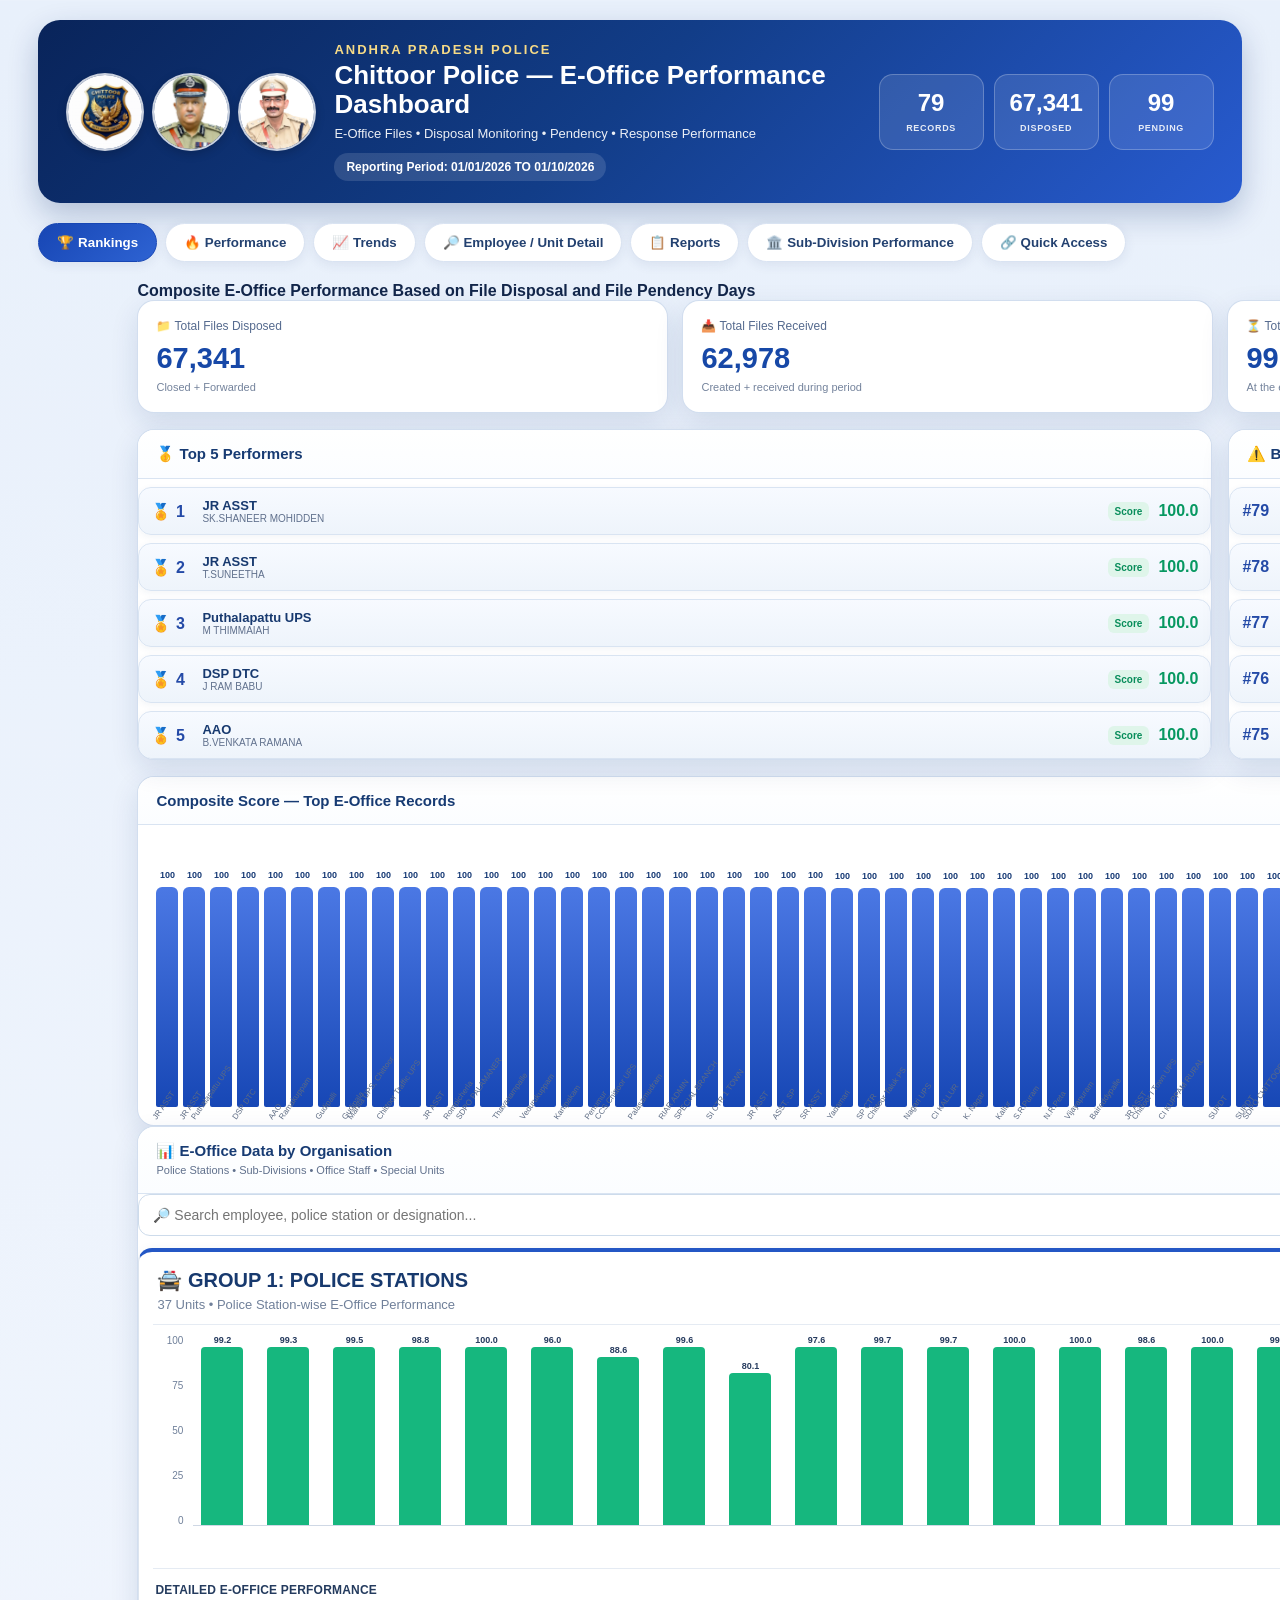
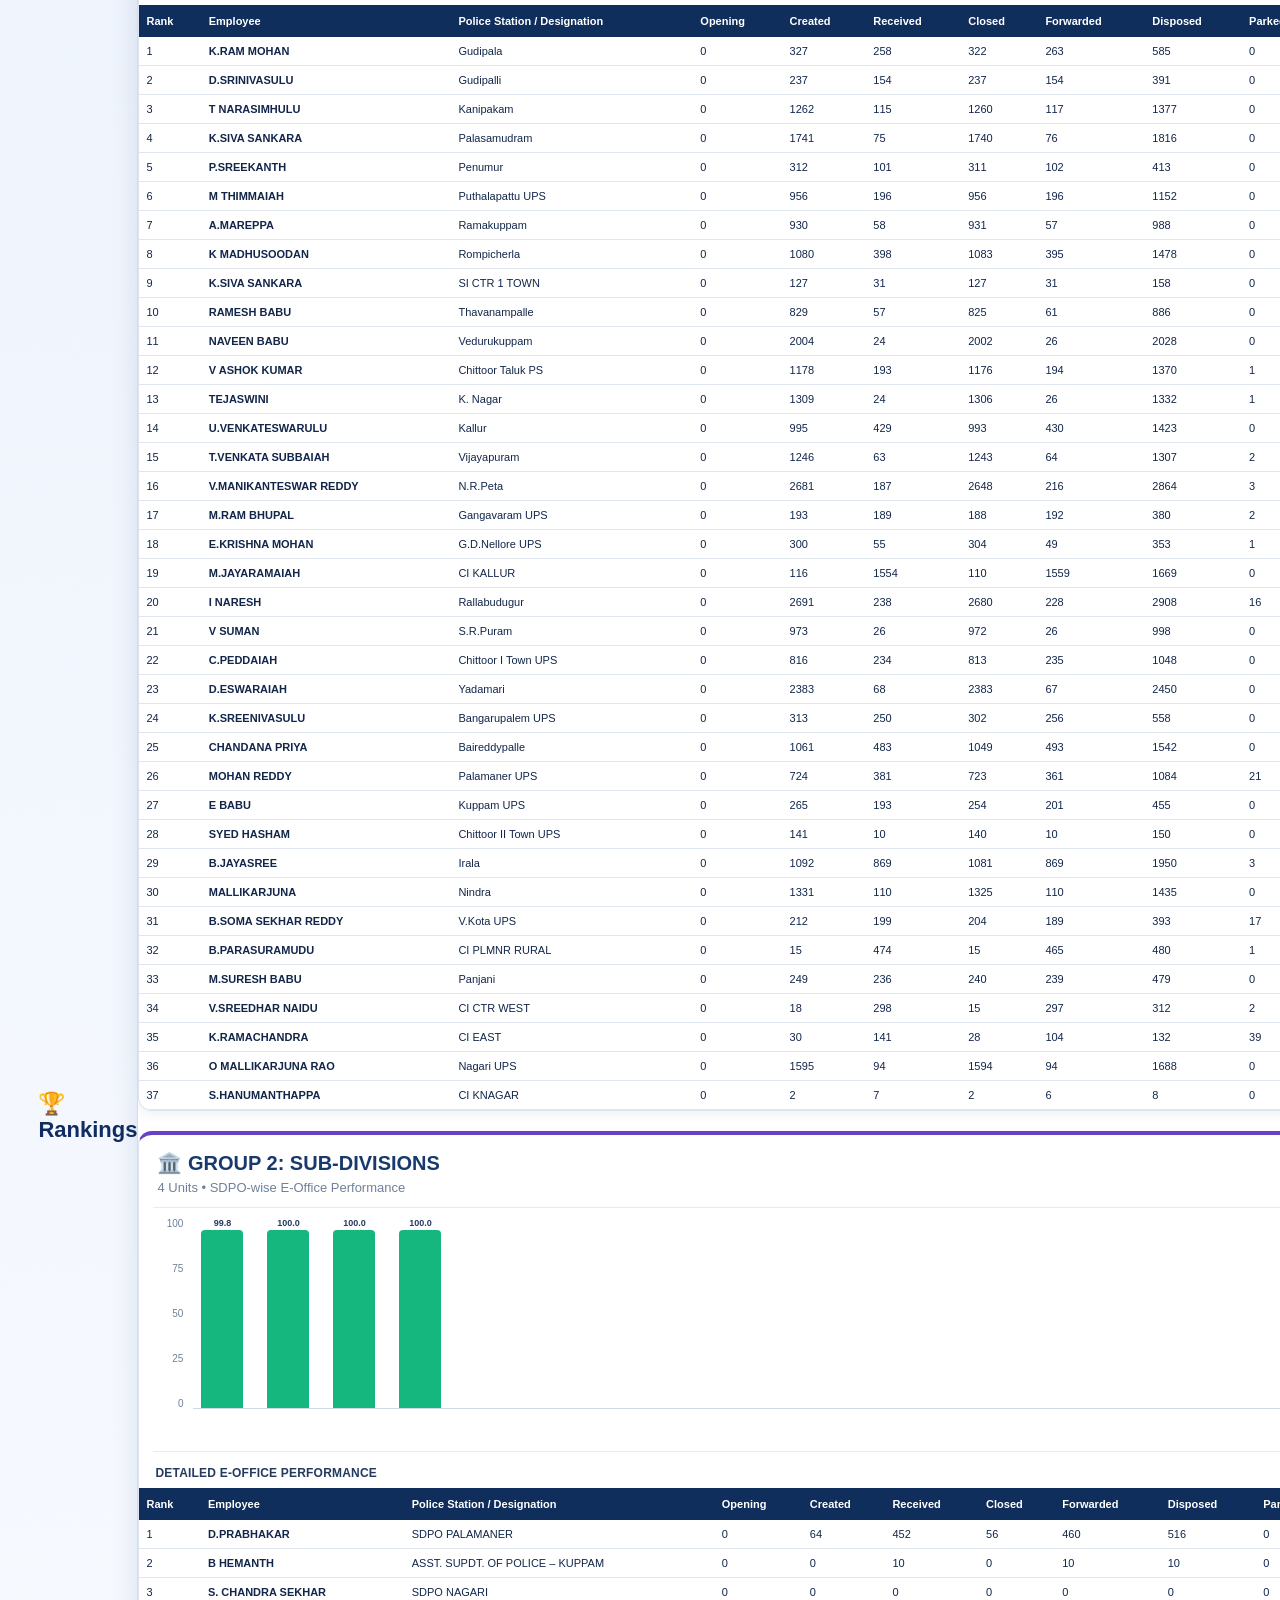
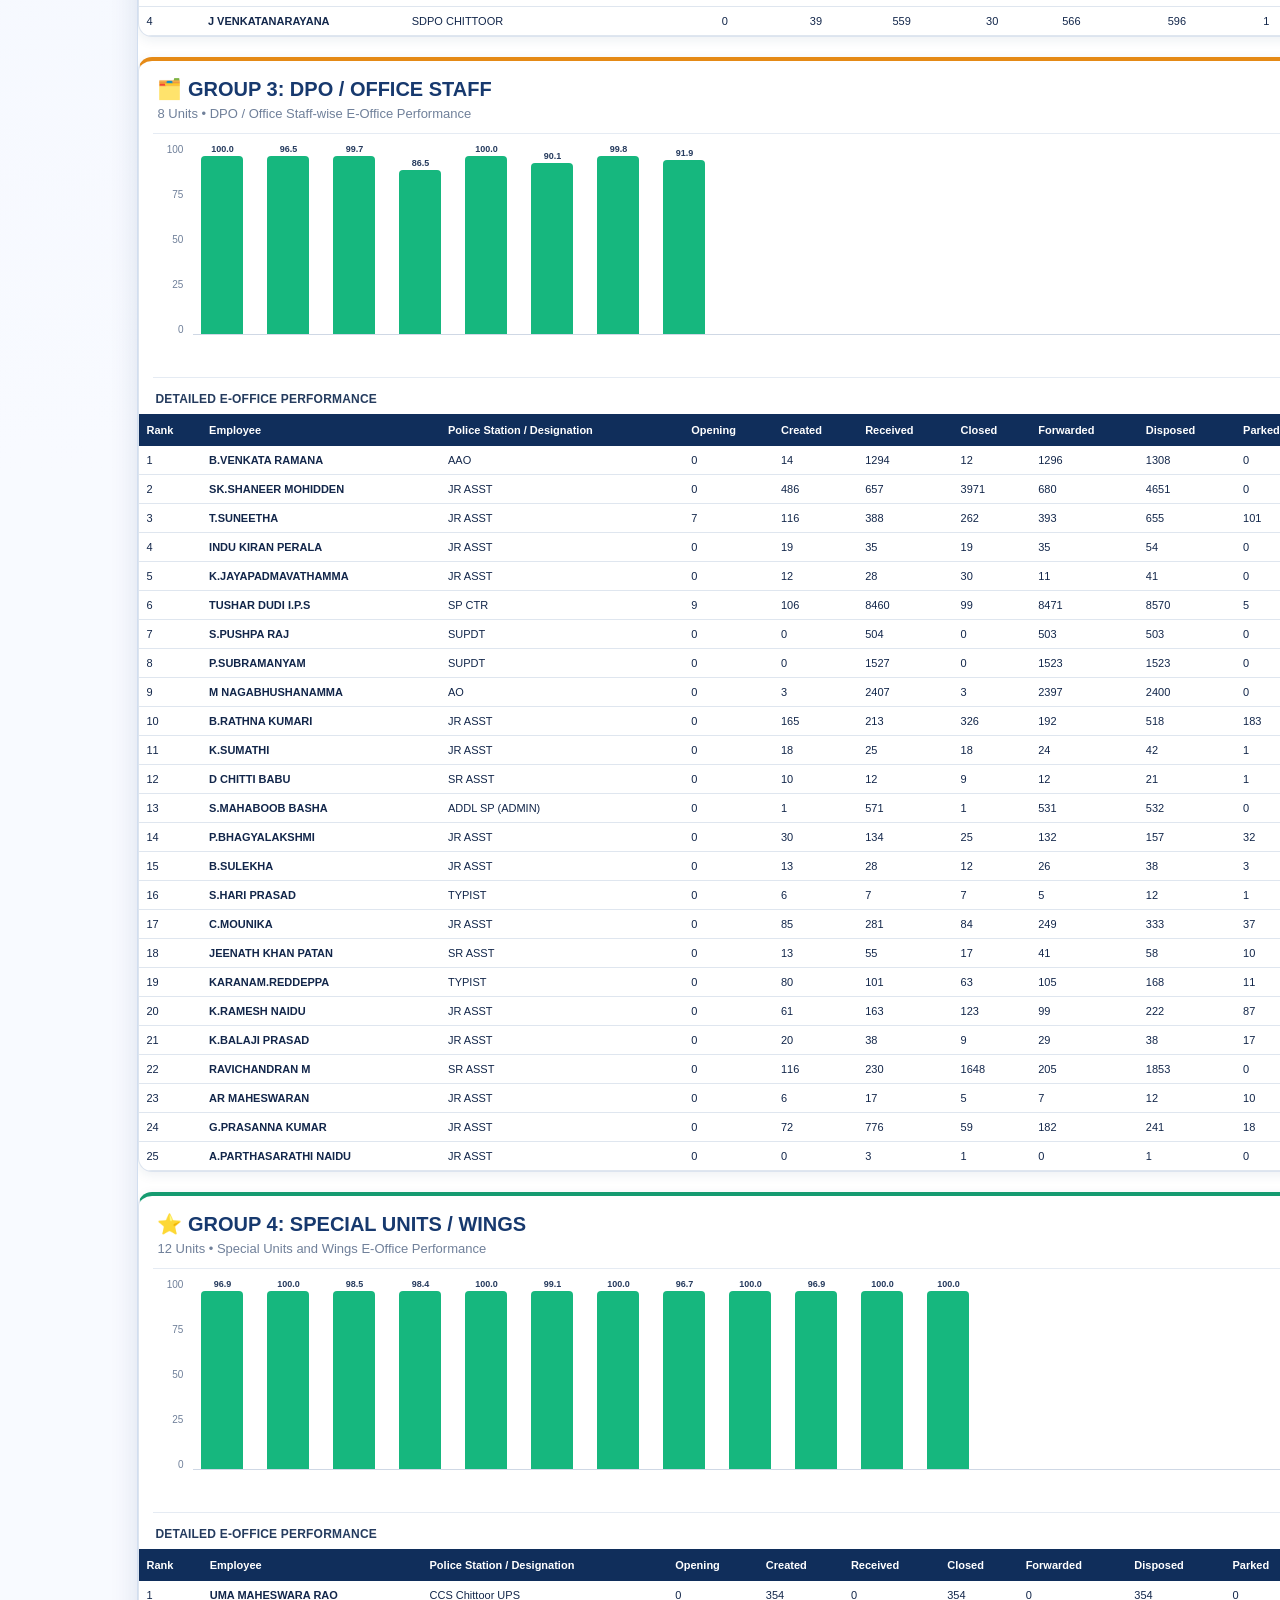
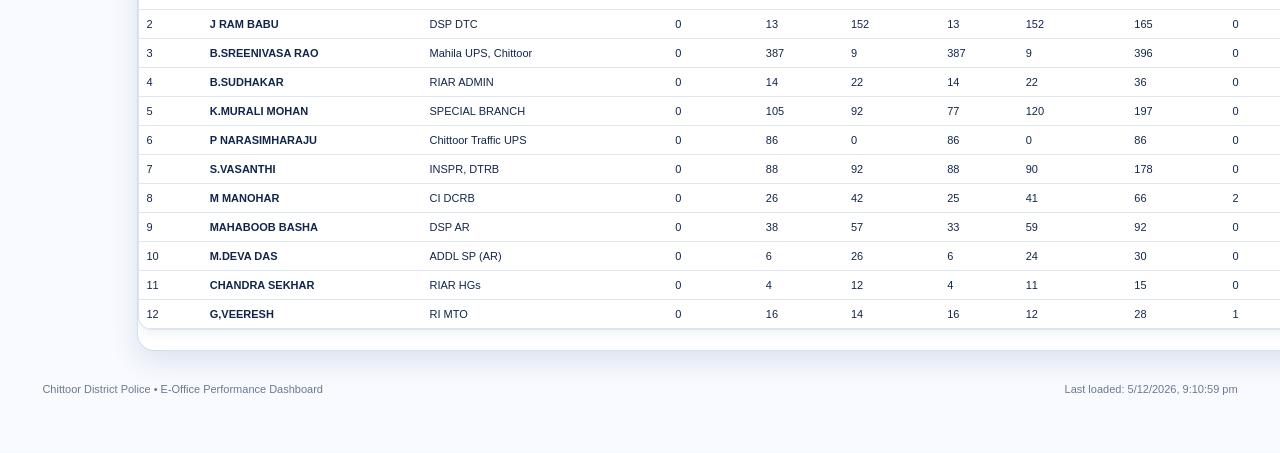
==== commit ac0bf045: "Update index.html" ====
--- a/index.html
+++ b/index.html
@@ -39,7 +39,7 @@
 </nav>
 <main>
 <section id="rankings" class="section active-section">
-  <div class="section-title"><h2>🏆 Rankings</h2><span>Composite E-Office performance based on disposal and pendency indicators</span></div>
+  <div class="section-title"><h2>🏆 Rankings</h2><span><strong>Composite E-Office Performance Based on File Disposal and File Pendency Days</strong>
   <div class="cards">
     <article><span>📁 Total Files Disposed</span><strong id="disposedTotal">0</strong><small>Closed + Forwarded</small></article>
     <article><span>📥 Total Files Received</span><strong id="receivedTotal">0</strong><small>Created + received during period</small></article>
--- a/style.css
+++ b/style.css
@@ -0,0 +1,178 @@
+*{box-sizing:border-box}
+:root{
+  --navy:#0b2a63;--blue:#1f4fc4;--blue2:#3f6fe0;--bg:#eef4fc;
+  --text:#12264a;--muted:#61718d;--white:#fff;--line:#d9e4f2;
+  --green:#11a86b;--red:#e45d68;--gold:#f2b632;--shadow:0 10px 28px rgba(18,49,105,.12)
+}
+body{margin:0;font-family:Arial,Helvetica,sans-serif;background:linear-gradient(180deg,#e8f0fb 0,#f8faff 70%);color:var(--text)}
+.page{width:min(1500px,94%);margin:20px auto 40px}
+.hero{background:linear-gradient(135deg,#09245a 0%,#123d88 48%,#285bd0 100%);color:#fff;border-radius:22px;padding:22px 28px;box-shadow:0 12px 30px rgba(10,43,105,.24);display:flex;justify-content:space-between;gap:25px;align-items:center}
+.brand{display:flex;align-items:center;gap:18px}.logo-row{display:flex;gap:7px}.logo-circle{width:52px;height:52px;border-radius:50%;background:rgba(255,255,255,.14);border:2px solid rgba(255,255,255,.7);display:grid;place-items:center;font-weight:800;font-size:14px}
+.eyebrow{font-size:13px;letter-spacing:2px;font-weight:800;color:#f6da86}.hero h1{margin:4px 0 7px;font-size:26px}.hero p{margin:0 0 12px;font-size:13px;opacity:.92}.period{display:inline-block;background:rgba(255,255,255,.13);padding:7px 12px;border-radius:20px;font-size:12px;font-weight:700}
+.hero-stats{display:flex;gap:10px}.hero-stats div{min-width:105px;text-align:center;padding:14px 12px;border:1px solid rgba(255,255,255,.24);border-radius:14px;background:rgba(255,255,255,.11)}.hero-stats strong{display:block;font-size:24px}.hero-stats span{font-size:9px;font-weight:800;letter-spacing:.7px;opacity:.88}
+.tabs{display:flex;gap:8px;flex-wrap:wrap;margin:20px 0}.tab{border:1px solid #d9e3f2;background:#fff;color:#234170;padding:11px 18px;border-radius:22px;font-weight:700;box-shadow:0 3px 12px rgba(35,57,100,.08);cursor:pointer}.tab.active{background:linear-gradient(135deg,#1746b4,#2e63d3);color:#fff;border-color:#1746b4}.tab:hover{transform:translateY(-1px);border-color:#8eabe0}
+.section{display:none}.active-section{display:block}.section-title{display:flex;justify-content:space-between;align-items:center;margin:10px 0 14px}.section-title>div{display:flex;align-items:center;gap:9px}.section-title h2{margin:0;font-size:22px;color:#102d62}.section-icon{font-size:22px}.subtext{font-size:12px;color:var(--muted)}
+.cards{display:grid;grid-template-columns:repeat(4,1fr);gap:14px;margin-bottom:16px}.metric-card,.panel{background:#fff;border:1px solid rgba(208,221,239,.95);border-radius:17px;box-shadow:var(--shadow)}.metric-card{padding:18px}.metric-card span{display:block;color:#566b8f;font-size:12px}.metric-card strong{display:block;color:#1748a7;font-size:29px;margin:9px 0 5px}.metric-card small{color:#74839c}
+.two-col{display:grid;grid-template-columns:1fr 1fr;gap:16px}.panel{overflow:hidden}.panel-head{display:flex;justify-content:space-between;align-items:center;padding:15px 18px;border-bottom:1px solid var(--line);background:linear-gradient(180deg,#fff,#fbfdff)}.panel-head h3{margin:0;font-size:15px;color:#173b73}.panel-head span{font-size:11px;color:var(--muted)}
+.rank-list{padding:9px 14px 14px;background:#fbfdff}.rank-item{display:grid;grid-template-columns:42px 1fr auto auto;gap:9px;align-items:center;background:linear-gradient(180deg,#f7faff,#eef4fb);border:1px solid #d9e4f2;border-radius:13px;padding:10px 12px;margin-top:8px;box-shadow:0 2px 7px rgba(30,65,120,.06)}.rank-num{font-weight:800;color:#244aa7}.rank-name{font-weight:800;font-size:13px;overflow:hidden;text-overflow:ellipsis;white-space:nowrap;color:#17396f}.rank-meta{font-size:10px;color:var(--muted)}.score{font-weight:900;color:#079861}.badge{padding:4px 7px;border-radius:6px;font-size:10px;font-weight:800;background:#dff5ea;color:#098d5b}.badge.red{background:#fde5e7;color:#d94750}
+.chart-panel{margin-top:16px}.bar-chart{height:300px;display:flex;align-items:flex-end;gap:5px;padding:22px 18px 18px;overflow-x:auto}.bar{min-width:22px;border-radius:6px 6px 2px 2px;background:linear-gradient(180deg,#4b78e4,#1747b5);position:relative}.bar:hover{background:#123c9d}.bar span{position:absolute;top:-17px;left:50%;transform:translateX(-50%);font-size:9px;font-weight:800;color:#183b76}.bar label{position:absolute;bottom:-18px;left:50%;transform:translateX(-50%) rotate(-55deg);transform-origin:top left;font-size:8px;white-space:nowrap;color:#5d6b83}
+.performance-grid{padding:14px;display:grid;grid-template-columns:repeat(2,1fr);gap:10px}.perf{padding:13px;border:1px solid var(--line);border-radius:12px;background:#f7faff}.perf-head{display:flex;justify-content:space-between;font-weight:800;font-size:12px}.progress{height:8px;background:#e4ebf5;border-radius:10px;margin:9px 0 5px;overflow:hidden}.progress i{display:block;height:100%;background:linear-gradient(90deg,#12a66a,#20c486);border-radius:10px}.perf small{color:var(--muted)}
+.summary-bars{padding:18px}.summary-row{display:grid;grid-template-columns:150px 1fr 65px;align-items:center;gap:10px;margin:13px 0;font-size:12px}.summary-row .track{height:12px;background:#e8eef7;border-radius:10px;overflow:hidden}.summary-row i{display:block;height:100%;background:linear-gradient(90deg,#2858c8,#4c78e4);border-radius:10px}.summary-row strong{text-align:right}
+.toolbar{display:flex;gap:10px;margin-bottom:12px}.toolbar input{flex:1;border:1px solid #cddbeb;border-radius:12px;padding:12px 14px;font-size:14px;outline:none}.toolbar input:focus{border-color:#4770d8;box-shadow:0 0 0 3px rgba(71,112,216,.10)}.refresh{border:0;border-radius:12px;padding:0 18px;background:linear-gradient(135deg,#1748ae,#2d62cf);color:#fff;font-weight:800;cursor:pointer}
+.table-wrap{overflow:auto}table{width:100%;border-collapse:collapse;font-size:12px}th{background:linear-gradient(90deg,#102f70,#19499f);color:#fff;padding:12px;text-align:left;position:sticky;top:0}td{padding:11px;border-bottom:1px solid #e5ecf5}tr:hover td{background:#f3f7fd}.score-cell{font-weight:900;color:#079861}
+.report-box{padding:20px}.report-grid{display:grid;grid-template-columns:repeat(3,1fr);gap:12px}.report-item{background:#f5f8fd;border:1px solid var(--line);border-radius:12px;padding:14px}.report-item span{display:block;color:var(--muted);font-size:11px}.report-item strong{display:block;font-size:20px;color:#19449d;margin-top:5px}
+footer{display:flex;justify-content:space-between;color:#6b7890;font-size:11px;padding:18px 4px}
+@media(max-width:900px){.hero{flex-direction:column;align-items:flex-start}.hero-stats{width:100%}.hero-stats div{flex:1}.cards{grid-template-columns:repeat(2,1fr)}.two-col{grid-template-columns:1fr}.performance-grid{grid-template-columns:1fr}}
+@media(max-width:560px){.page{width:96%}.brand{align-items:flex-start}.logo-row{display:none}.hero h1{font-size:21px}.cards{grid-template-columns:1fr}.hero-stats{gap:5px}.hero-stats div{min-width:0}.tabs{gap:5px}.tab{padding:9px 11px;font-size:11px}.section-title{display:block}.subtext{display:block;margin-top:5px}.report-grid{grid-template-columns:1fr}}
+
+
+/* =========================================================
+   COMPACT HEADER IMAGES
+   Keeps the 3 header images small and aligned like a
+   professional Smart Policing dashboard.
+========================================================= */
+.image-row{
+  display:flex !important;
+  align-items:center !important;
+  gap:8px !important;
+  flex:0 0 auto !important;
+  height:78px !important;
+}
+.header-image{
+  height:78px !important;
+  width:78px !important;
+  border-radius:50% !important;
+  overflow:hidden !important;
+  background:rgba(255,255,255,.12) !important;
+  border:2px solid rgba(255,255,255,.75) !important;
+  box-shadow:0 3px 10px rgba(0,0,0,.18) !important;
+  display:flex !important;
+  align-items:center !important;
+  justify-content:center !important;
+}
+.header-image.logo-img{
+  width:72px !important;
+  height:72px !important;
+}
+.header-image img{
+  width:100% !important;
+  height:100% !important;
+  object-fit:cover !important;
+  display:block !important;
+}
+.header-image.logo-img img{
+  object-fit:contain !important;
+  padding:5px !important;
+}
+.brand{
+  min-width:0 !important;
+  align-items:center !important;
+}
+.title-block{
+  min-width:0 !important;
+}
+.title-block h1{
+  line-height:1.12 !important;
+}
+@media(max-width:900px){
+  .image-row{
+    height:64px !important;
+  }
+  .header-image,
+  .header-image.logo-img{
+    width:58px !important;
+    height:58px !important;
+  }
+}
+@media(max-width:560px){
+  .image-row{
+    height:52px !important;
+  }
+  .header-image,
+  .header-image.logo-img{
+    width:46px !important;
+    height:46px !important;
+  }
+}
+
+
+/* =========================================================
+   FIX: METRIC CARD ALIGNMENT
+   The current HTML uses plain <article> elements inside .cards.
+   Style them directly so labels, values and subtitles align
+   exactly like the original dashboard cards.
+========================================================= */
+.cards > article{
+  display:block !important;
+  min-width:0 !important;
+  padding:18px !important;
+  background:#fff !important;
+  border:1px solid rgba(208,221,239,.95) !important;
+  border-radius:17px !important;
+  box-shadow:var(--shadow) !important;
+}
+.cards > article > span{
+  display:block !important;
+  color:#566b8f !important;
+  font-size:12px !important;
+  line-height:1.25 !important;
+  margin:0 !important;
+}
+.cards > article > strong{
+  display:block !important;
+  color:#1748a7 !important;
+  font-size:29px !important;
+  line-height:1.1 !important;
+  margin:9px 0 5px !important;
+  white-space:nowrap !important;
+}
+.cards > article > small{
+  display:block !important;
+  color:#74839c !important;
+  font-size:11px !important;
+  line-height:1.3 !important;
+  margin:0 !important;
+}
+
+
+/* =========================================================
+   REPORTS — VERTICAL LAYOUT
+   Each report item is displayed one below another.
+========================================================= */
+.report-grid{
+  display:flex !important;
+  flex-direction:column !important;
+  gap:10px !important;
+  width:100% !important;
+  max-width:760px !important;
+}
+.report-grid .report-item{
+  width:100% !important;
+  min-height:58px !important;
+  display:flex !important;
+  align-items:center !important;
+  justify-content:space-between !important;
+  gap:20px !important;
+  padding:13px 18px !important;
+  background:linear-gradient(180deg,#f7faff,#eef4fb) !important;
+  border:1px solid #d9e4f2 !important;
+  border-radius:12px !important;
+  box-shadow:0 2px 7px rgba(30,65,120,.06) !important;
+}
+.report-grid .report-item span{
+  display:block !important;
+  color:#52698d !important;
+  font-size:12px !important;
+  font-weight:600 !important;
+}
+.report-grid .report-item strong{
+  display:block !important;
+  color:#1748a7 !important;
+  font-size:20px !important;
+  font-weight:900 !important;
+  white-space:nowrap !important;
+}
+@media(max-width:560px){
+  .report-grid{max-width:100% !important}
+  .report-grid .report-item{padding:11px 13px !important}
+}
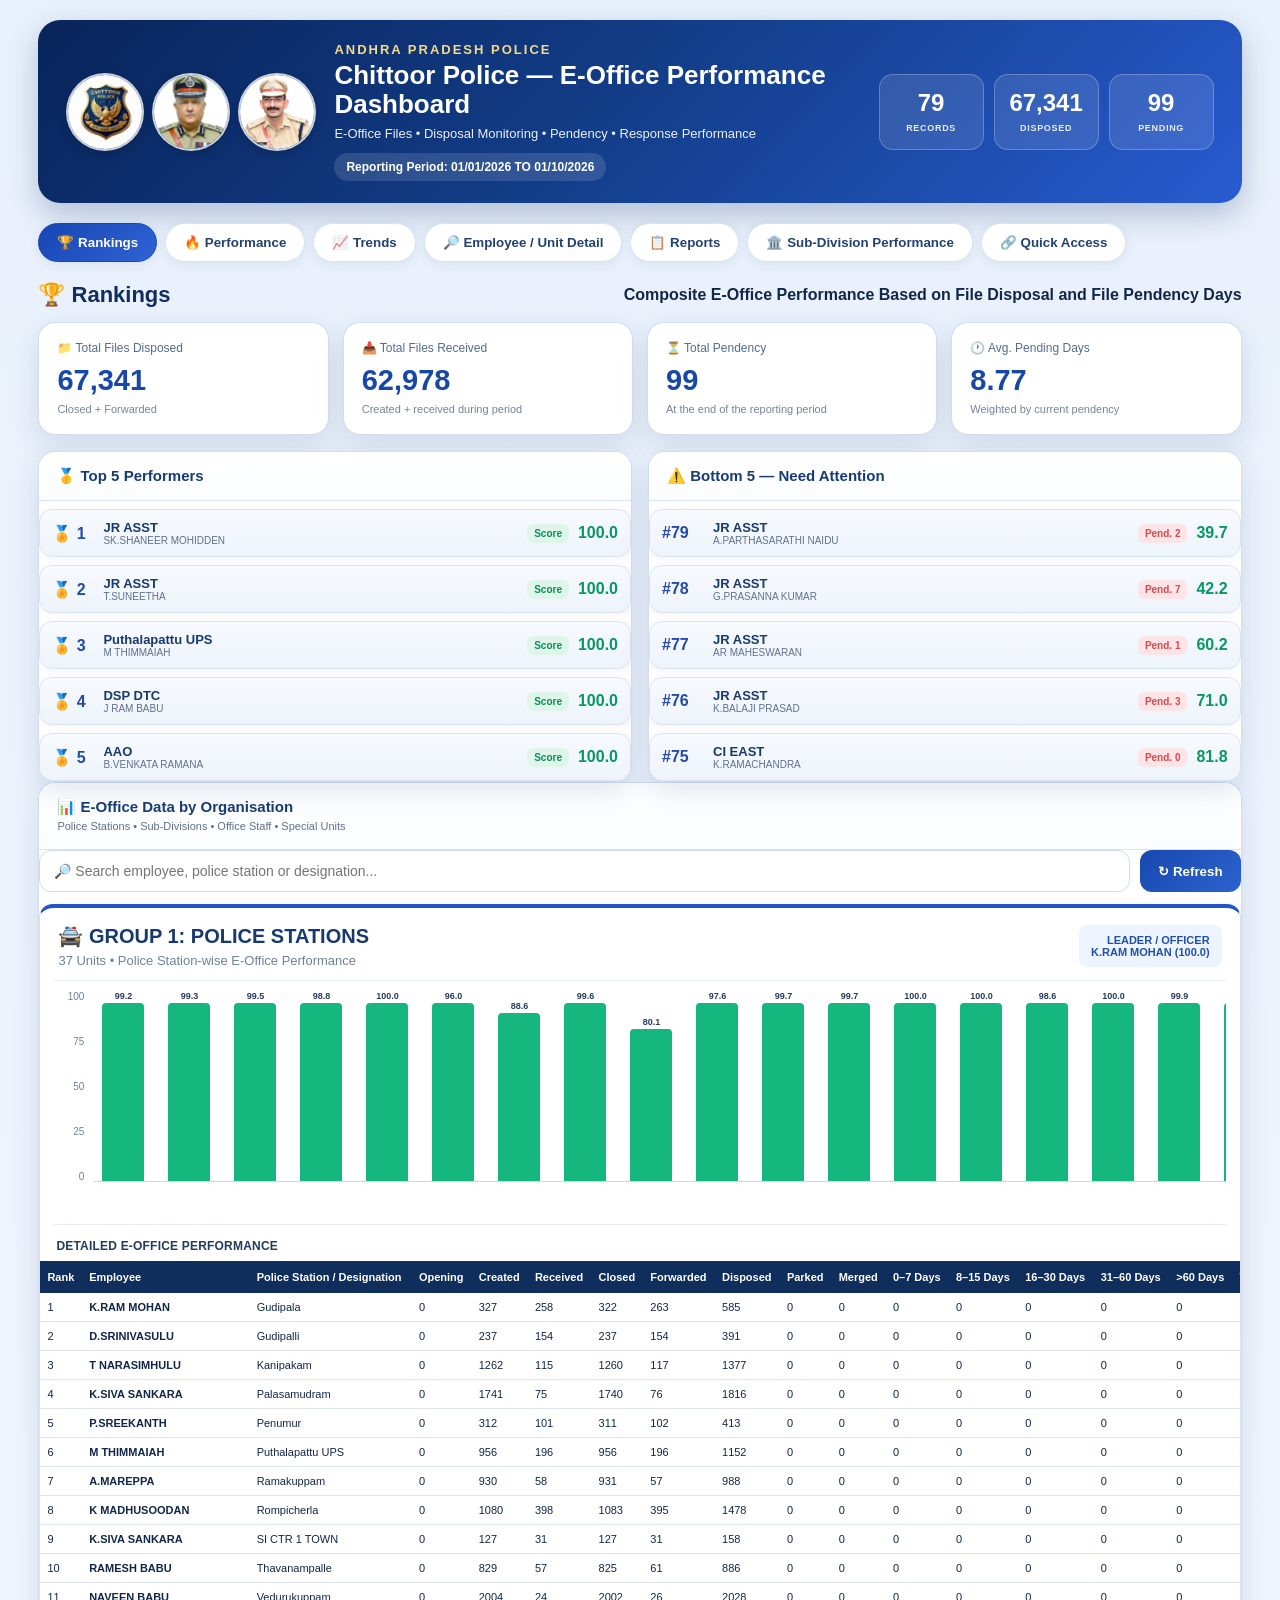
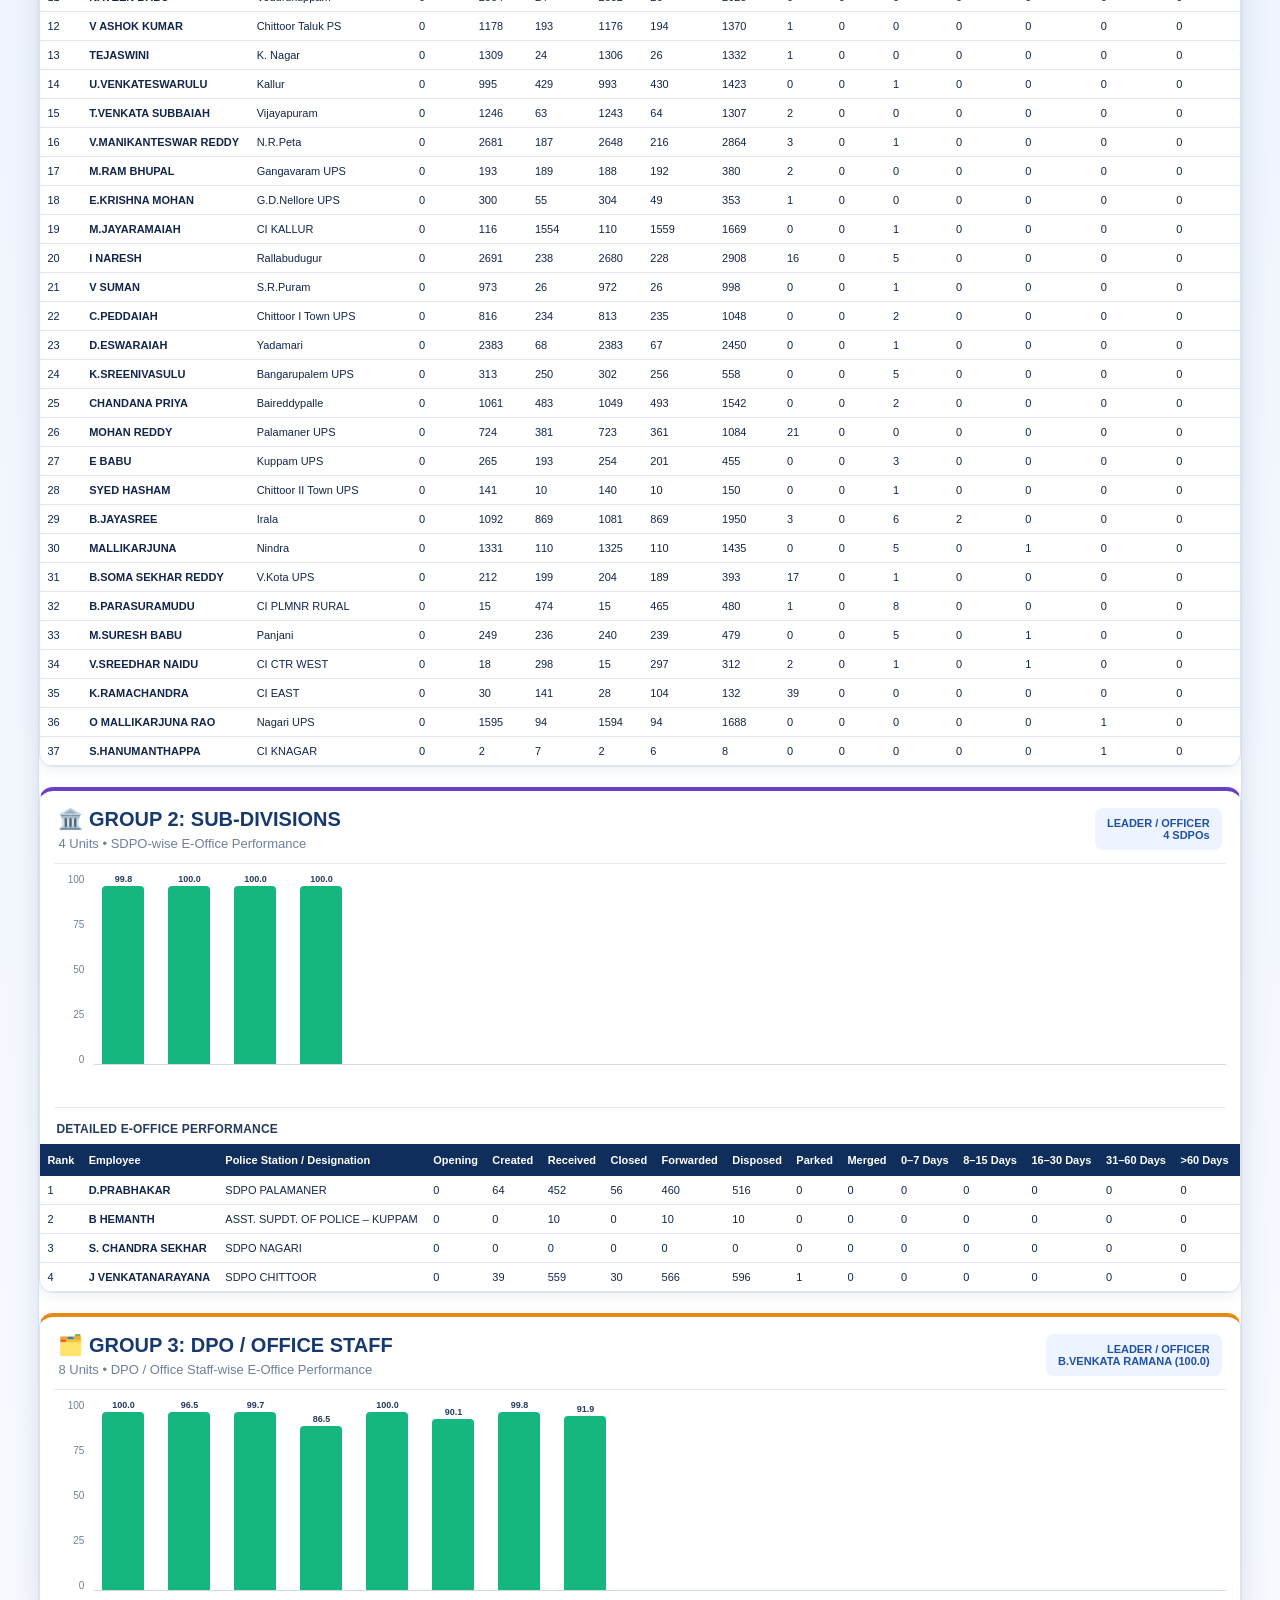
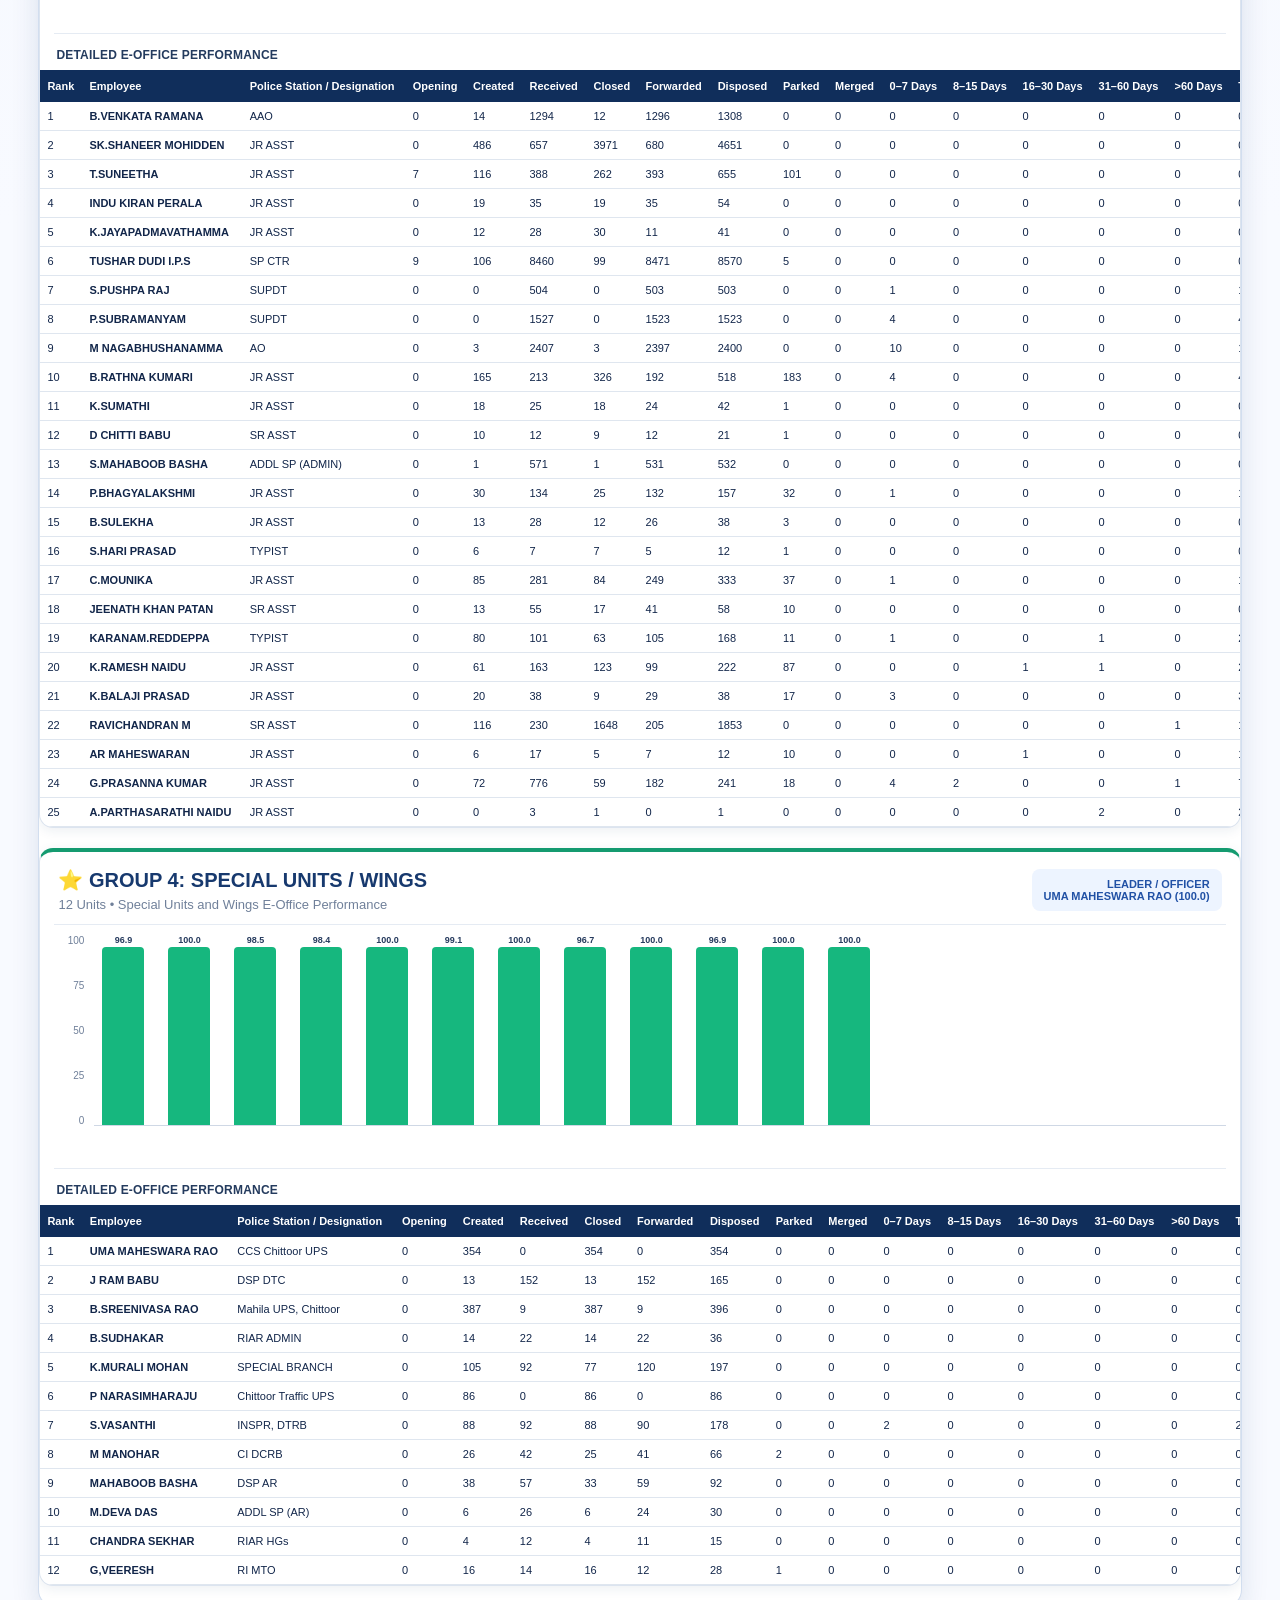
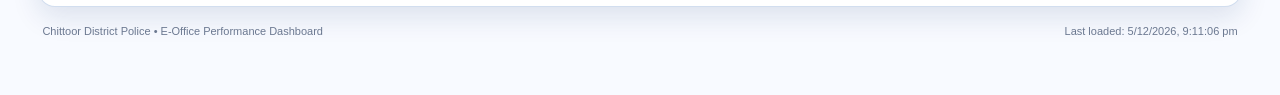
==== commit 6c398696: "Update index.html" ====
--- a/index.html
+++ b/index.html
@@ -39,7 +39,7 @@
 </nav>
 <main>
 <section id="rankings" class="section active-section">
-  <div class="section-title"><h2>🏆 Rankings</h2><span><strong>Composite E-Office Performance Based on File Disposal and File Pendency Days</strong>
+  <div class="section-title"><h2>🏆 Rankings</h2><span style="font-weight:700;">Composite E-Office Performance Based on File Disposal and File Pendency Days</span></div>
   <div class="cards">
     <article><span>📁 Total Files Disposed</span><strong id="disposedTotal">0</strong><small>Closed + Forwarded</small></article>
     <article><span>📥 Total Files Received</span><strong id="receivedTotal">0</strong><small>Created + received during period</small></article>
